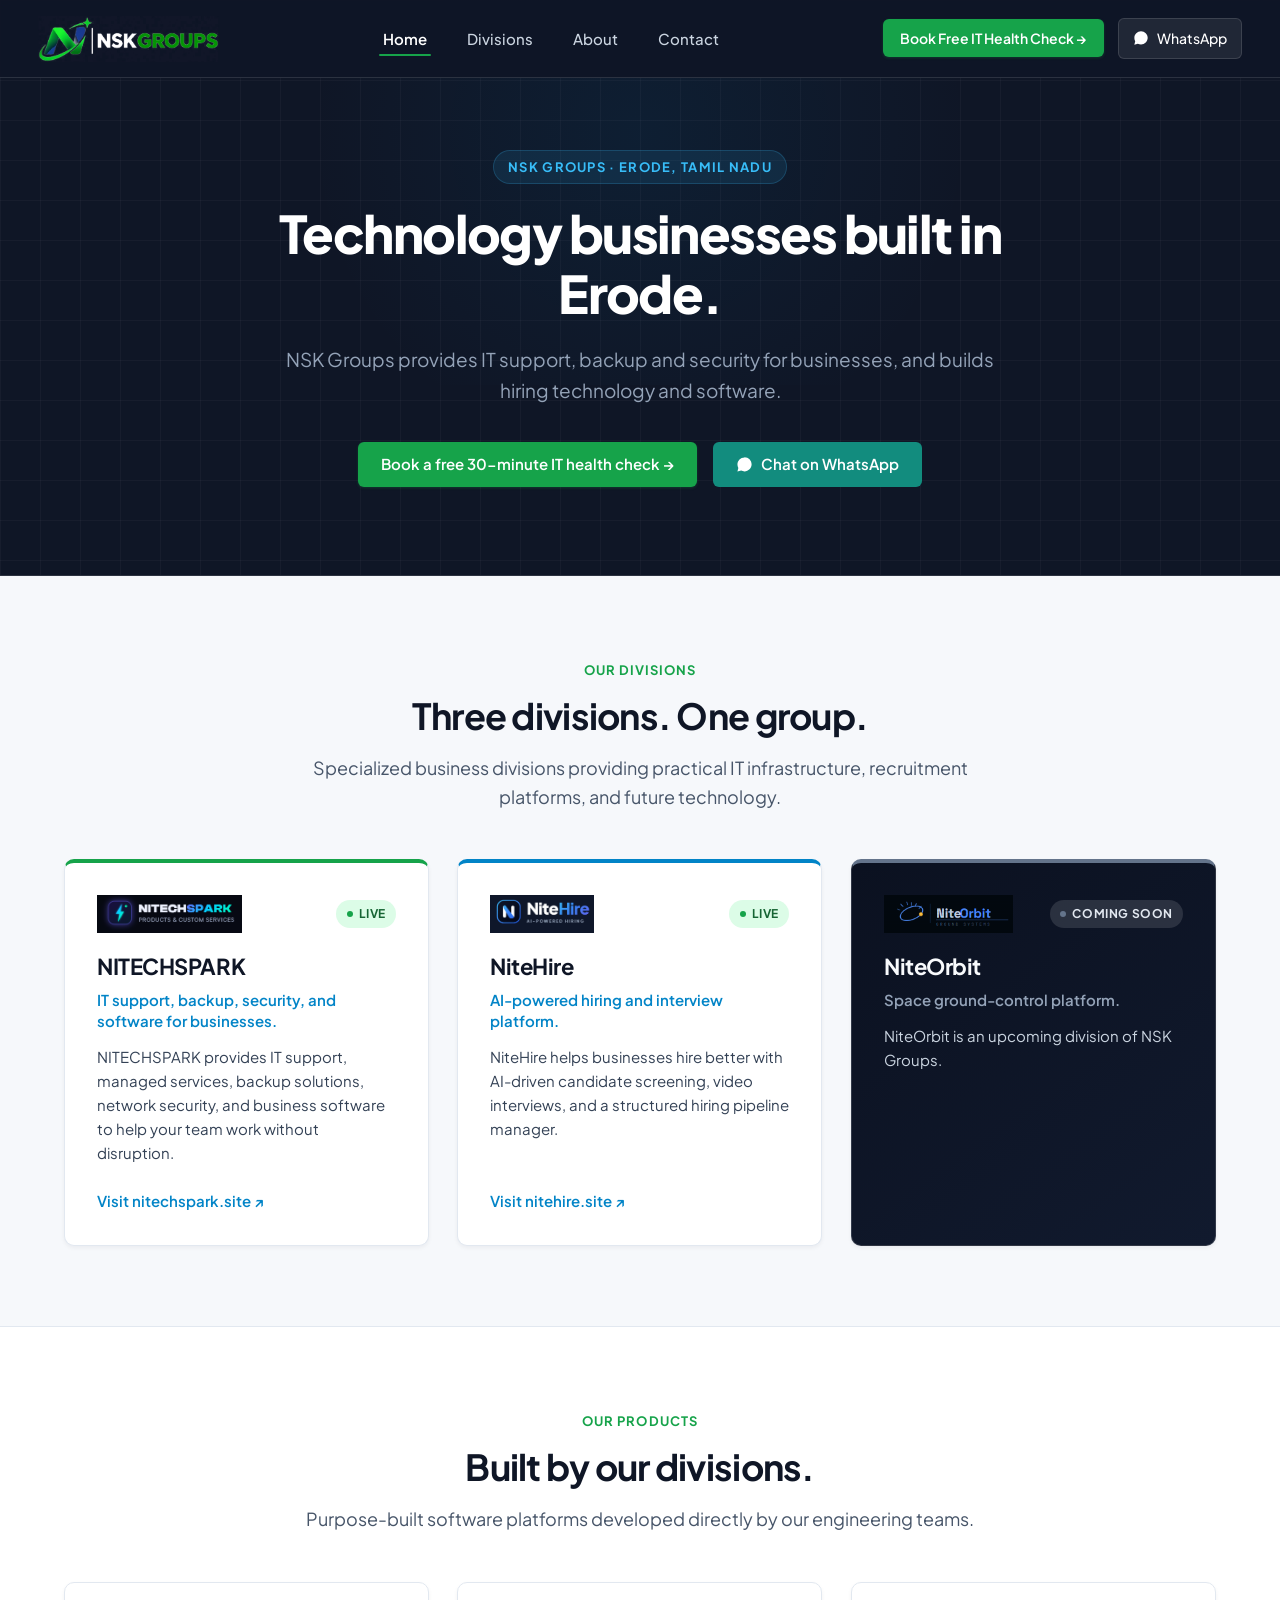
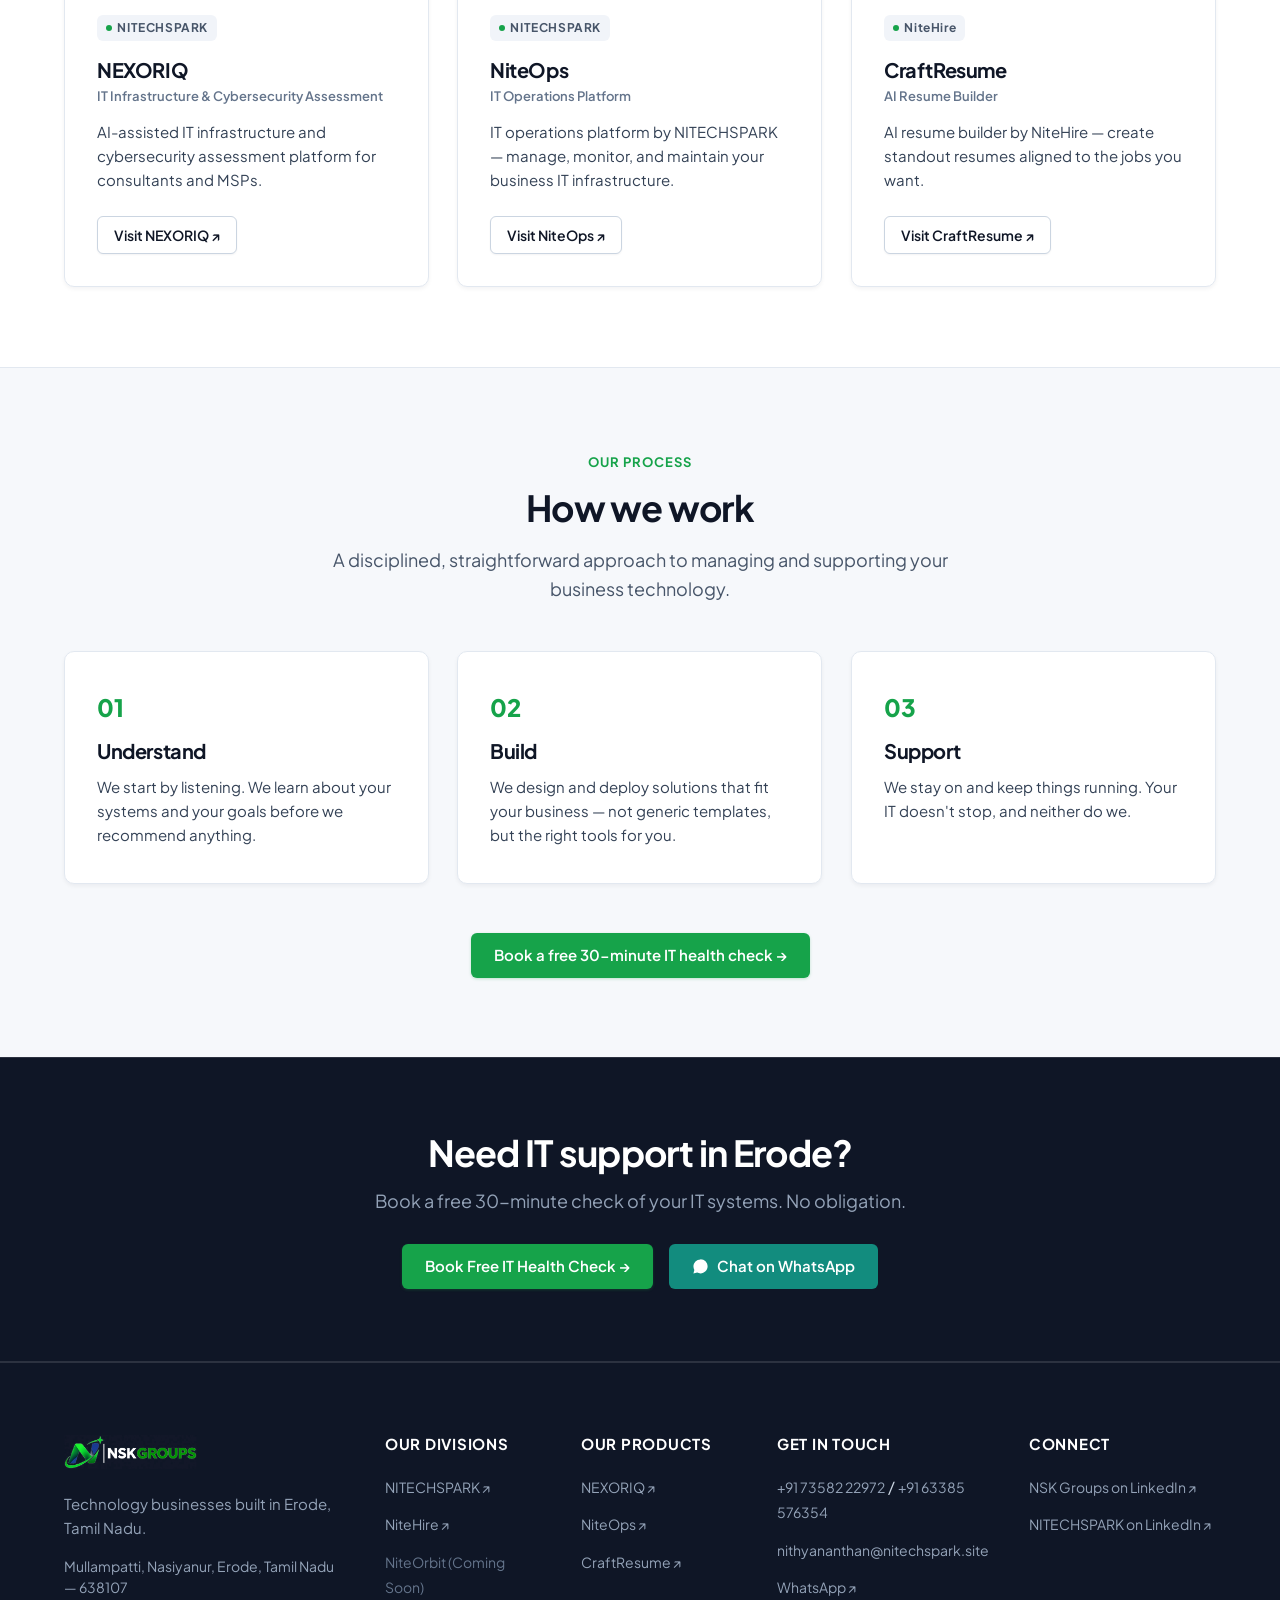
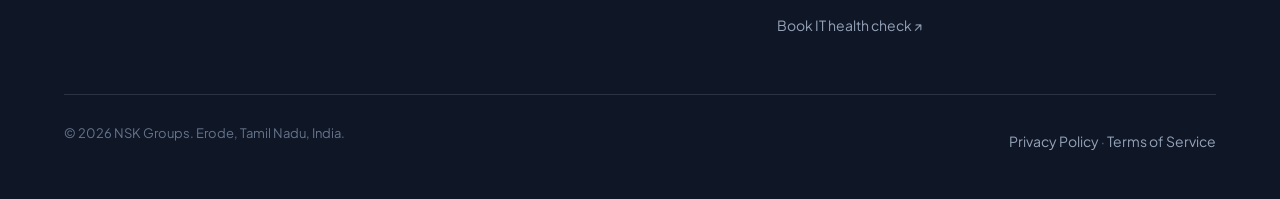
==== index.html @ ac0aeeca "navigation: reorder navbar links to Home, Divisions, About, Contact" ====
<!DOCTYPE html>
<html lang="en" prefix="og: https://ogp.me/ns#">
<head>
  <meta charset="UTF-8">
  <meta name="viewport" content="width=device-width, initial-scale=1.0, maximum-scale=5.0">

  <!-- =========================================================================
       1. CORE SEO & METADATA
       ========================================================================= -->
  <title>NSK Groups | IT Support &amp; Technology — Erode, Tamil Nadu</title>
  <meta name="title" content="NSK Groups | IT Support &amp; Technology — Erode, Tamil Nadu">
  <meta name="description" content="NSK Groups is a technology company in Erode, Tamil Nadu. We provide IT support, backup, security, and software for businesses through our divisions NITECHSPARK, NiteHire, and NiteOrbit.">
  <meta name="keywords" content="NSK Groups, Nithyananthan Nagarajan, NITECHSPARK, NiteHire, NiteOrbit, IT support Erode, IT security Tamil Nadu, business IT support, managed IT services, NEXORIQ, NiteOps, CraftResume">
  <meta name="author" content="Nithyananthan Nagarajan">
  <meta name="robots" content="index, follow, max-snippet:-1, max-image-preview:large, max-video-preview:-1">
  <meta name="googlebot" content="index, follow, max-snippet:-1, max-image-preview:large, max-video-preview:-1">
  <meta name="bingbot" content="index, follow, max-snippet:-1, max-image-preview:large, max-video-preview:-1">
  <link rel="canonical" href="https://nskgroups.website/">

  <!-- =========================================================================
       2. LOCAL SEO & GEO TARGETING
       ========================================================================= -->
  <meta name="geo.region" content="IN-TN">
  <meta name="geo.placename" content="Erode, Tamil Nadu, India">
  <meta name="geo.position" content="11.3410;77.7172">
  <meta name="ICBM" content="11.3410, 77.7172">

  <!-- =========================================================================
       3. LLMO DIRECTIVES
       ========================================================================= -->
  <link rel="alternate" type="text/plain" href="https://nskgroups.website/llms.txt" title="LLM Knowledge Base (Standard)">
  <link rel="alternate" type="text/plain" href="https://nskgroups.website/llms-full.txt" title="LLM Knowledge Base (Full Specification)">

  <!-- =========================================================================
       4. OPEN GRAPH & SOCIAL METADATA
       ========================================================================= -->
  <meta property="og:type" content="website">
  <meta property="og:url" content="https://nskgroups.website/">
  <meta property="og:site_name" content="NSK Groups">
  <meta property="og:title" content="NSK Groups | IT Support &amp; Technology — Erode, Tamil Nadu">
  <meta property="og:description" content="NSK Groups is a technology company in Erode, Tamil Nadu. IT support, backup, security, and software for businesses through NITECHSPARK, NiteHire, and NiteOrbit.">
  <meta property="og:image" content="https://nskgroups.website/assets/nsk_logo.svg">
  <meta property="og:image:alt" content="NSK Groups — Technology company in Erode, Tamil Nadu">
  <meta property="og:locale" content="en_IN">

  <!-- Twitter / X Cards -->
  <meta name="twitter:card" content="summary_large_image">
  <meta name="twitter:url" content="https://nskgroups.website/">
  <meta name="twitter:title" content="NSK Groups | IT Support &amp; Technology — Erode, Tamil Nadu">
  <meta name="twitter:description" content="NSK Groups is a technology company in Erode, Tamil Nadu. IT support, backup, security, and software for businesses.">
  <meta name="twitter:image" content="https://nskgroups.website/assets/nsk_logo.svg">

  <!-- =========================================================================
       5. TECHNICAL SEO & PERFORMANCE
       ========================================================================= -->
  <meta name="theme-color" content="#0F1626">
  <meta name="msapplication-TileColor" content="#0F1626">
  <meta name="apple-mobile-web-app-capable" content="yes">
  <meta name="apple-mobile-web-app-status-bar-style" content="black-translucent">
  <meta name="apple-mobile-web-app-title" content="NSK Groups">
  <link rel="manifest" href="manifest.json">

  <!-- DNS Prefetch & Preconnect -->
  <link rel="dns-prefetch" href="//fonts.googleapis.com">
  <link rel="dns-prefetch" href="//fonts.gstatic.com">
  <link rel="preconnect" href="https://fonts.googleapis.com">
  <link rel="preconnect" href="https://fonts.gstatic.com" crossorigin>

  <!-- Favicon -->
  <link rel="icon" type="image/svg+xml" href="assets/favicon.svg">
  <link rel="apple-touch-icon" href="assets/company_logo.png">

  <!-- Clean Corporate Font: Plus Jakarta Sans -->
  <link href="https://fonts.googleapis.com/css2?family=Plus+Jakarta+Sans:wght@400;500;600;700;800&display=swap" rel="stylesheet">

  <!-- CSS Stylesheet -->
  <link rel="stylesheet" href="index.css">

  <!-- =========================================================================
       6. JSON-LD SCHEMA GRAPH
       ========================================================================= -->
  <script type="application/ld+json">
  {
    "@context": "https://schema.org",
    "@graph": [
      {
        "@type": ["Organization"],
        "@id": "https://nskgroups.website/#organization",
        "name": "NSK Groups",
        "url": "https://nskgroups.website",
        "logo": "https://nskgroups.website/assets/nsk_logo.svg",
        "description": "NSK Groups is a technology company in Erode, Tamil Nadu, India. Our divisions are NITECHSPARK (IT support and software), NiteHire (AI hiring platform), and NiteOrbit (coming soon).",
        "founder": {
          "@type": "Person",
          "name": "Nithyananthan Nagarajan",
          "jobTitle": "Founder and Managing Director"
        },
        "address": {
          "@type": "PostalAddress",
          "streetAddress": "Mullampatti, Malayampalayam, Nasiyanur",
          "addressLocality": "Erode",
          "addressRegion": "Tamil Nadu",
          "postalCode": "638107",
          "addressCountry": "IN"
        },
        "contactPoint": {
          "@type": "ContactPoint",
          "telephone": "+91-73582-22972",
          "contactType": "customer service",
          "email": "nithyananthan@nitechspark.site",
          "availableLanguage": ["English", "Tamil"]
        },
        "areaServed": {"@type": "Country", "name": "India"},
        "subOrganization": [
          {"@type": "Organization", "name": "NITECHSPARK", "url": "https://nitechspark.site"},
          {"@type": "Organization", "name": "NiteHire", "url": "https://nitehire.site"},
          {"@type": "Organization", "name": "NiteOrbit"}
        ]
      },
      {
        "@type": "LocalBusiness",
        "@id": "https://nskgroups.website/#localbusiness",
        "name": "NSK Groups — IT Support Erode",
        "description": "IT support, backup, security, and software for businesses in Erode and Tamil Nadu.",
        "url": "https://nskgroups.website",
        "telephone": "+91-73582-22972",
        "email": "nithyananthan@nitechspark.site",
        "address": {
          "@type": "PostalAddress",
          "streetAddress": "Mullampatti, Malayampalayam, Nasiyanur",
          "addressLocality": "Erode",
          "addressRegion": "Tamil Nadu",
          "postalCode": "638107",
          "addressCountry": "IN"
        },
        "geo": {
          "@type": "GeoCoordinates",
          "latitude": "11.3410",
          "longitude": "77.7172"
        },
        "openingHours": "Mo-Fr 09:00-18:00",
        "priceRange": "Contact for pricing",
        "areaServed": "Erode, Tamil Nadu, India",
        "serviceType": "IT Support, IT Security, Business Software"
      }
    ]
  }
  </script>
</head>
<body>

  <!-- ===================== NAVIGATION BAR ===================== -->
  <header>
    <nav id="navbar" class="nav-bar" aria-label="Main navigation">
      <div class="nav-container">
        <!-- Logo -->
        <a href="index.html" class="nav-logo" aria-label="NSK Groups Home">
          <img src="assets/nsk_logo.svg" alt="NSK Groups" class="logo-svg" width="180" height="46" loading="eager">
        </a>

        <!-- Desktop Nav Menu -->
        <ul class="nav-menu" id="nav-desktop-menu" role="list">
          <li><a href="index.html" class="nav-link active" aria-current="page">Home</a></li>
          <li><a href="divisions.html" class="nav-link">Divisions</a></li>
          <li><a href="about.html" class="nav-link">About</a></li>
          <li><a href="contact.html" class="nav-link">Contact</a></li>
        </ul>

        <!-- Nav CTA Actions (Single booking button + WhatsApp icon) -->
        <div class="nav-cta-wrapper">
          <a href="https://calendar.app.google/9HsNzYhbRBRwCBbG6" target="_blank" rel="noopener noreferrer" class="btn btn-sm btn-crystal nav-cta-btn">Book Free IT Health Check →</a>

          <a href="https://wa.me/917358222972" target="_blank" rel="noopener noreferrer" class="btn-whatsapp-nav" aria-label="Chat on WhatsApp">
            <svg viewBox="0 0 24 24" width="16" height="16" fill="currentColor" aria-hidden="true">
              <path d="M17.472 14.382c-.301-.15-1.782-.879-2.058-.98-.276-.1-.476-.15-.677.15-.2.301-.777.98-.952 1.18-.175.2-.351.226-.652.075-.301-.15-1.27-.468-2.42-1.493-.895-.798-1.5-1.784-1.675-2.085-.176-.301-.019-.464.132-.614.136-.135.301-.351.451-.527.15-.175.2-.301.3-.501.1-.2.05-.376-.025-.526-.075-.15-.677-1.63-.927-2.233-.244-.588-.492-.508-.677-.518-.175-.008-.376-.01-.576-.01-.201 0-.527.075-.802.376-.276.301-1.053 1.028-1.053 2.508 0 1.479 1.078 2.909 1.229 3.109.15.2 2.122 3.24 5.14 4.542.718.31 1.278.496 1.716.635.722.23 1.378.197 1.9.12.58-.088 1.782-.728 2.032-1.431.251-.703.251-1.306.176-1.431-.075-.125-.276-.201-.577-.351zM12.04 2c-5.52 0-10 4.48-10 10 0 1.76.46 3.42 1.26 4.87L2 22l5.3-1.39c1.4.75 2.98 1.17 4.74 1.17 5.52 0 10-4.48 10-10s-4.48-10-10-10z"/>
            </svg>
            <span>WhatsApp</span>
          </a>

          <!-- Mobile Hamburger -->
          <button class="hamburger-btn" id="mobile-menu-toggle" aria-label="Toggle Navigation Menu" aria-expanded="false" aria-controls="mobile-menu-overlay">
            <span class="hamburger-line"></span>
            <span class="hamburger-line"></span>
            <span class="hamburger-line"></span>
          </button>
        </div>
      </div>
    </nav>
  </header>

  <!-- ===================== MOBILE OVERLAY MENU ===================== -->
  <div class="mobile-overlay" id="mobile-menu-overlay" role="dialog" aria-modal="true" aria-label="Navigation menu">
    <button class="mobile-close-btn" id="mobile-menu-close" aria-label="Close Navigation Menu">&times;</button>
    <ul class="mobile-menu-links" role="list">
      <li><a href="index.html" class="mobile-nav-link active">Home</a></li>
      <li><a href="divisions.html" class="mobile-nav-link">Divisions</a></li>
      <li><a href="about.html" class="mobile-nav-link">About</a></li>
      <li><a href="contact.html" class="mobile-nav-link">Contact</a></li>
      <li class="mob-cta-li">
        <a href="https://calendar.app.google/9HsNzYhbRBRwCBbG6" target="_blank" rel="noopener noreferrer" class="btn btn-crystal btn-md">
          🗓 Book Free IT Health Check →
        </a>
        <a href="https://wa.me/917358222972" target="_blank" rel="noopener noreferrer" class="btn-whatsapp-mob">
          💬 Chat on WhatsApp
        </a>
      </li>
    </ul>
  </div>

  <main id="main-content">

    <!-- ===================== HERO SECTION ===================== -->
    <section class="hero-section" id="home" aria-labelledby="hero-headline-text">
      <div class="section-container">
        <div class="hero-content">
          <div class="hero-label" id="hero-label-top">
            NSK GROUPS · ERODE, TAMIL NADU
          </div>

          <!-- Clean Corporate Headline -->
          <h1 class="hero-headline" id="hero-headline-text">
            Technology businesses built in Erode.
          </h1>

          <!-- Grammatically Correct Support Text -->
          <div class="hero-subtext-panel">
            <p class="hero-subtext" id="hero-subheadline-text">
              NSK Groups provides IT support, backup and security for businesses, and builds hiring technology and software.
            </p>
          </div>

          <!-- Hero Action Buttons -->
          <div class="hero-actions-container">
            <div class="hero-actions-row">
              <a href="https://calendar.app.google/9HsNzYhbRBRwCBbG6" target="_blank" rel="noopener noreferrer" class="btn btn-hero-primary">
                Book a free 30-minute IT health check →
              </a>
              <a href="https://wa.me/917358222972" target="_blank" rel="noopener noreferrer" class="btn btn-hero-whatsapp">
                <svg viewBox="0 0 24 24" width="17" height="17" fill="currentColor" aria-hidden="true">
                  <path d="M17.472 14.382c-.301-.15-1.782-.879-2.058-.98-.276-.1-.476-.15-.677.15-.2.301-.777.98-.952 1.18-.175.2-.351.226-.652.075-.301-.15-1.27-.468-2.42-1.493-.895-.798-1.5-1.784-1.675-2.085-.176-.301-.019-.464.132-.614.136-.135.301-.351.451-.527.15-.175.2-.301.3-.501.1-.2.05-.376-.025-.526-.075-.15-.677-1.63-.927-2.233-.244-.588-.492-.508-.677-.518-.175-.008-.376-.01-.576-.01-.201 0-.527.075-.802.376-.276.301-1.053 1.028-1.053 2.508 0 1.479 1.078 2.909 1.229 3.109.15.2 2.122 3.24 5.14 4.542.718.31 1.278.496 1.716.635.722.23 1.378.197 1.9.12.58-.088 1.782-.728 2.032-1.431.251-.703.251-1.306.176-1.431-.075-.125-.276-.201-.577-.351zM12.04 2c-5.52 0-10 4.48-10 10 0 1.76.46 3.42 1.26 4.87L2 22l5.3-1.39c1.4.75 2.98 1.17 4.74 1.17 5.52 0 10-4.48 10-10s-4.48-10-10-10z"/>
                </svg>
                Chat on WhatsApp
              </a>
            </div>
          </div>
        </div>
      </div>
    </section>

    <!-- ===================== DIVISIONS SECTION ===================== -->
    <section class="section-padding home-ventures-section" id="divisions" aria-labelledby="divisions-heading">
      <div class="section-container">
        <div class="section-header reveal-on-scroll text-center">
          <span class="section-label">OUR DIVISIONS</span>
          <h2 class="section-heading" id="divisions-heading">Three divisions. One group.</h2>
          <p class="section-subtext">Specialized business divisions providing practical IT infrastructure, recruitment platforms, and future technology.</p>
        </div>

        <div class="ventures-grid">

          <!-- NITECHSPARK (Featured) -->
          <div class="interactive-card venture-card venture-card-nitechspark reveal-on-scroll" id="card-nitechspark">
            <div class="card-top-row">
              <div class="venture-brand-badge">
                <img src="assets/nitechspark_logo.png" alt="NITECHSPARK logo" class="venture-official-logo" width="120" height="40" loading="lazy">
              </div>
              <div class="card-badge badge-live">
                <span class="pulse-dot"></span> LIVE
              </div>
            </div>
            <h3 class="card-title">NITECHSPARK</h3>
            <span class="card-tagline">IT support, backup, security, and software for businesses.</span>
            <p class="card-desc">
              NITECHSPARK provides IT support, managed services, backup solutions, network security, and business software to help your team work without disruption.
            </p>
            <a href="https://nitechspark.site" target="_blank" rel="noopener noreferrer" class="card-link">
              Visit nitechspark.site ↗
            </a>
          </div>

          <!-- NiteHire -->
          <div class="interactive-card venture-card venture-card-nitehire reveal-on-scroll" id="card-nitehire">
            <div class="card-top-row">
              <div class="venture-brand-badge">
                <img src="assets/nitehire_logo.png" alt="NiteHire logo" class="venture-official-logo" width="120" height="40" loading="lazy">
              </div>
              <div class="card-badge badge-live">
                <span class="pulse-dot"></span> LIVE
              </div>
            </div>
            <h3 class="card-title">NiteHire</h3>
            <span class="card-tagline">AI-powered hiring and interview platform.</span>
            <p class="card-desc">
              NiteHire helps businesses hire better with AI-driven candidate screening, video interviews, and a structured hiring pipeline manager.
            </p>
            <a href="https://nitehire.site" target="_blank" rel="noopener noreferrer" class="card-link">
              Visit nitehire.site ↗
            </a>
          </div>

          <!-- NiteOrbit (Space look strictly contained here) -->
          <div class="interactive-card venture-card venture-card-niteorbit reveal-on-scroll" id="card-niteorbit">
            <div class="card-top-row">
              <div class="venture-brand-badge">
                <img src="assets/niteorbit_logo.png" alt="NiteOrbit logo" class="venture-official-logo" width="120" height="40" loading="lazy">
              </div>
              <div class="card-badge badge-coming-soon">
                <span class="coming-soon-dot"></span> COMING SOON
              </div>
            </div>
            <h3 class="card-title">NiteOrbit</h3>
            <span class="card-tagline">Space ground-control platform.</span>
            <p class="card-desc">
              NiteOrbit is an upcoming division of NSK Groups.
            </p>
          </div>

        </div>
      </div>
    </section>

    <!-- ===================== PRODUCTS STRIP ===================== -->
    <section class="section-padding products-showcase-section" id="products" aria-labelledby="products-heading">
      <div class="section-container">
        <div class="section-header reveal-on-scroll text-center">
          <span class="section-label">OUR PRODUCTS</span>
          <h2 class="section-heading" id="products-heading">Built by our divisions.</h2>
          <p class="section-subtext">Purpose-built software platforms developed directly by our engineering teams.</p>
        </div>

        <div class="products-grid">

          <!-- NEXORIQ -->
          <div class="interactive-card product-card reveal-on-scroll" id="prod-nexoriq">
            <div class="product-card-top">
              <div class="product-status-tag">
                <span class="pulse-dot"></span> NITECHSPARK
              </div>
            </div>
            <h3 class="product-title">NEXORIQ</h3>
            <span class="product-category">IT Infrastructure &amp; Cybersecurity Assessment</span>
            <p class="product-desc">
              AI-assisted IT infrastructure and cybersecurity assessment platform for consultants and MSPs.
            </p>
            <div class="product-actions">
              <a href="https://nexoriq.nitechspark.site" target="_blank" rel="noopener noreferrer" class="btn btn-sm btn-crystal-outline">Visit NEXORIQ ↗</a>
            </div>
          </div>

          <!-- NiteOps -->
          <div class="interactive-card product-card reveal-on-scroll" id="prod-niteops">
            <div class="product-card-top">
              <div class="product-status-tag">
                <span class="pulse-dot"></span> NITECHSPARK
              </div>
            </div>
            <h3 class="product-title">NiteOps</h3>
            <span class="product-category">IT Operations Platform</span>
            <p class="product-desc">
              IT operations platform by NITECHSPARK — manage, monitor, and maintain your business IT infrastructure.
            </p>
            <div class="product-actions">
              <a href="https://niteops.nitechspark.site" target="_blank" rel="noopener noreferrer" class="btn btn-sm btn-crystal-outline">Visit NiteOps ↗</a>
            </div>
          </div>

          <!-- CraftResume -->
          <div class="interactive-card product-card reveal-on-scroll" id="prod-craftresume">
            <div class="product-card-top">
              <div class="product-status-tag">
                <span class="pulse-dot"></span> NiteHire
              </div>
            </div>
            <h3 class="product-title">CraftResume</h3>
            <span class="product-category">AI Resume Builder</span>
            <p class="product-desc">
              AI resume builder by NiteHire — create standout resumes aligned to the jobs you want.
            </p>
            <div class="product-actions">
              <a href="https://craftresume.nitehire.site" target="_blank" rel="noopener noreferrer" class="btn btn-sm btn-crystal-outline">Visit CraftResume ↗</a>
            </div>
          </div>

        </div>
      </div>
    </section>

    <!-- ===================== HOW WE WORK ===================== -->
    <section class="section-padding mission-section" id="how-we-work" aria-labelledby="how-we-work-heading">
      <div class="section-container">
        <div class="section-header reveal-on-scroll text-center">
          <span class="section-label">OUR PROCESS</span>
          <h2 class="section-heading" id="how-we-work-heading">How we work</h2>
          <p class="section-subtext">A disciplined, straightforward approach to managing and supporting your business technology.</p>
        </div>

        <div class="values-grid">

          <div class="value-card reveal-on-scroll">
            <span class="value-number">01</span>
            <h3 class="value-title">Understand</h3>
            <p class="card-desc">We start by listening. We learn about your systems and your goals before we recommend anything.</p>
          </div>

          <div class="value-card reveal-on-scroll">
            <span class="value-number">02</span>
            <h3 class="value-title">Build</h3>
            <p class="card-desc">We design and deploy solutions that fit your business — not generic templates, but the right tools for you.</p>
          </div>

          <div class="value-card reveal-on-scroll">
            <span class="value-number">03</span>
            <h3 class="value-title">Support</h3>
            <p class="card-desc">We stay on and keep things running. Your IT doesn't stop, and neither do we.</p>
          </div>

        </div>

        <div class="reveal-on-scroll text-center" style="margin-top: 3rem;">
          <a href="https://calendar.app.google/9HsNzYhbRBRwCBbG6" target="_blank" rel="noopener noreferrer" class="btn btn-crystal">
            Book a free 30-minute IT health check →
          </a>
        </div>
      </div>
    </section>

    <!-- ===================== CONTACT CTA BAND ===================== -->
    <section class="section-padding contact-cta-band" id="contact-cta" aria-labelledby="contact-cta-heading">
      <div class="section-container text-center">
        <h2 id="contact-cta-heading">Need IT support in Erode?</h2>
        <p>Book a free 30-minute check of your IT systems. No obligation.</p>
        <div class="hero-actions-row">
          <a href="https://calendar.app.google/9HsNzYhbRBRwCBbG6" target="_blank" rel="noopener noreferrer" class="btn btn-hero-primary">
            Book Free IT Health Check →
          </a>
          <a href="https://wa.me/917358222972" target="_blank" rel="noopener noreferrer" class="btn btn-hero-whatsapp">
            <svg viewBox="0 0 24 24" width="17" height="17" fill="currentColor" aria-hidden="true">
              <path d="M17.472 14.382c-.301-.15-1.782-.879-2.058-.98-.276-.1-.476-.15-.677.15-.2.301-.777.98-.952 1.18-.175.2-.351.226-.652.075-.301-.15-1.27-.468-2.42-1.493-.895-.798-1.5-1.784-1.675-2.085-.176-.301-.019-.464.132-.614.136-.135.301-.351.451-.527.15-.175.2-.301.3-.501.1-.2.05-.376-.025-.526-.075-.15-.677-1.63-.927-2.233-.244-.588-.492-.508-.677-.518-.175-.008-.376-.01-.576-.01-.201 0-.527.075-.802.376-.276.301-1.053 1.028-1.053 2.508 0 1.479 1.078 2.909 1.229 3.109.15.2 2.122 3.24 5.14 4.542.718.31 1.278.496 1.716.635.722.23 1.378.197 1.9.12.58-.088 1.782-.728 2.032-1.431.251-.703.251-1.306.176-1.431-.075-.125-.276-.201-.577-.351zM12.04 2c-5.52 0-10 4.48-10 10 0 1.76.46 3.42 1.26 4.87L2 22l5.3-1.39c1.4.75 2.98 1.17 4.74 1.17 5.52 0 10-4.48 10-10s-4.48-10-10-10z"/>
            </svg>
            Chat on WhatsApp
          </a>
        </div>
      </div>
    </section>

  </main>

  <!-- ===================== STICKY MOBILE BOTTOM BAR ===================== -->
  <div class="mobile-floating-dock" id="mobile-quick-dock" aria-label="Quick actions">
    <a href="https://calendar.app.google/9HsNzYhbRBRwCBbG6" target="_blank" rel="noopener noreferrer" class="dock-btn dock-calendly">
      <span>🗓 Book IT Health Check</span>
    </a>
    <a href="https://wa.me/917358222972" target="_blank" rel="noopener noreferrer" class="dock-btn dock-whatsapp">
      <span>💬 WhatsApp</span>
    </a>
  </div>

  <!-- ===================== FOOTER ===================== -->
  <footer class="site-footer">
    <div class="footer-container">

      <div class="footer-grid">
        <div class="footer-col brand-col">
          <a href="index.html" class="footer-logo" aria-label="NSK Groups home">
            <img src="assets/nsk_logo.svg" alt="NSK Groups" class="logo-svg footer-logo-svg" width="135" height="34" loading="lazy">
          </a>
          <p class="footer-tagline">Technology businesses built in Erode, Tamil Nadu.</p>
          <address>Mullampatti, Nasiyanur, Erode, Tamil Nadu — 638107</address>
        </div>

        <div class="footer-col">
          <h4 class="footer-title">Our Divisions</h4>
          <ul class="footer-links" role="list">
            <li><a href="https://nitechspark.site" target="_blank" rel="noopener noreferrer" class="footer-link">NITECHSPARK ↗</a></li>
            <li><a href="https://nitehire.site" target="_blank" rel="noopener noreferrer" class="footer-link">NiteHire ↗</a></li>
            <li><span class="footer-link footer-link-muted">NiteOrbit (Coming Soon)</span></li>
          </ul>
        </div>

        <div class="footer-col">
          <h4 class="footer-title">Our Products</h4>
          <ul class="footer-links" role="list">
            <li><a href="https://nexoriq.nitechspark.site" target="_blank" rel="noopener noreferrer" class="footer-link">NEXORIQ ↗</a></li>
            <li><a href="https://niteops.nitechspark.site" target="_blank" rel="noopener noreferrer" class="footer-link">NiteOps ↗</a></li>
            <li><a href="https://craftresume.nitehire.site" target="_blank" rel="noopener noreferrer" class="footer-link">CraftResume ↗</a></li>
          </ul>
        </div>

        <div class="footer-col">
          <h4 class="footer-title">Get in touch</h4>
          <ul class="footer-contact-list" role="list">
            <li class="footer-contact-item">
              <a href="tel:+917358222972" class="footer-link">+91 73582 22972</a> / <a href="tel:+9163385576354" class="footer-link">+91 63385 576354</a>
            </li>
            <li class="footer-contact-item">
              <a href="mailto:nithyananthan@nitechspark.site" class="footer-link">nithyananthan@nitechspark.site</a>
            </li>
            <li class="footer-contact-item">
              <a href="https://wa.me/917358222972" target="_blank" rel="noopener noreferrer" class="footer-link">WhatsApp ↗</a>
            </li>
            <li class="footer-contact-item">
              <a href="https://calendar.app.google/9HsNzYhbRBRwCBbG6" target="_blank" rel="noopener noreferrer" class="footer-link">Book IT health check ↗</a>
            </li>
          </ul>
        </div>

        <div class="footer-col">
          <h4 class="footer-title">Connect</h4>
          <ul class="footer-links" role="list">
            <li><a href="[ADD LINKEDIN URL — NSK Groups company page]" target="_blank" rel="noopener noreferrer" class="footer-link">NSK Groups on LinkedIn ↗</a></li>
            <li><a href="[ADD LINKEDIN URL — NITECHSPARK company page]" target="_blank" rel="noopener noreferrer" class="footer-link">NITECHSPARK on LinkedIn ↗</a></li>
          </ul>
        </div>
      </div>

      <div class="footer-divider"></div>

      <div class="footer-bottom">
        <p>&copy; 2026 NSK Groups. Erode, Tamil Nadu, India.</p>
        <p class="footer-sub-bottom">
          <a href="privacy.html" class="footer-link">Privacy Policy</a> ·
          <a href="terms.html" class="footer-link">Terms of Service</a>
        </p>
      </div>

    </div>
  </footer>

  <!-- Clean Corporate JS -->
  <script src="index.js"></script>
</body>
</html>
---- index.css ----
/* ============================================================================
   NSK GROUPS — CORPORATE DESIGN SYSTEM
   Professional, calm, and trustworthy corporate technology brand.
   ============================================================================ */

/* ============================================================================
   1. DESIGN TOKENS & ROOT VARIABLES
   ============================================================================ */
:root {
  /* Core Palette */
  --navy-deep: #0F1626;
  --navy-surface: #172033;
  --navy-card: #1C273D;
  --navy-light: #263552;
  
  --bg-page: #F6F8FB;
  --bg-surface: #FFFFFF;
  --bg-subtle: #F1F4F9;
  
  /* Text */
  --text-dark: #0F1626;
  --text-body: #334155;
  --text-secondary: #475569;
  --text-muted: #64748B;
  --text-light: #F8FAFC;
  --text-light-muted: #94A3B8;
  
  /* Brand Accents */
  --green-primary: #16A34A;
  --green-hover: #15803D;
  --green-subtle: #DCFCE7;
  --green-text: #166534;
  --green-dim: rgba(22, 163, 74, 0.12);
  
  --cyan-accent: #0284C7;
  --cyan-hover: #0369A1;
  --cyan-subtle: #E0F2FE;
  --cyan-text: #075985;
  --cyan-dim: rgba(2, 132, 199, 0.1);

  /* Status Colors */
  --status-live-bg: #DCFCE7;
  --status-live-text: #166534;
  --status-coming-bg: #E2E8F0;
  --status-coming-text: #475569;
  
  /* Borders & Shadows */
  --border-light: #E2E8F0;
  --border-strong: #CBD5E1;
  --border-dark: rgba(255, 255, 255, 0.12);
  --border-dark-strong: rgba(255, 255, 255, 0.2);
  
  --shadow-xs: 0 1px 2px rgba(15, 22, 38, 0.05);
  --shadow-sm: 0 2px 4px rgba(15, 22, 38, 0.05);
  --shadow-md: 0 6px 18px -3px rgba(15, 22, 38, 0.07), 0 2px 6px -2px rgba(15, 22, 38, 0.04);
  --shadow-lg: 0 12px 28px -4px rgba(15, 22, 38, 0.09), 0 4px 10px -3px rgba(15, 22, 38, 0.04);
  
  /* Typography Scale */
  --font-sans: 'Plus Jakarta Sans', system-ui, -apple-system, BlinkMacSystemFont, 'Segoe UI', Roboto, Helvetica, Arial, sans-serif;
  --font-mono: 'JetBrains Mono', ui-monospace, SFMono-Regular, Menlo, Monaco, Consolas, monospace;
  
  /* Radius & Transitions */
  --radius-sm: 6px;
  --radius-md: 10px;
  --radius-lg: 16px;
  --radius-full: 9999px;
  
  --transition-fast: 0.15s ease;
  --transition-normal: 0.25s cubic-bezier(0.16, 1, 0.3, 1);
  
  /* Layout Constraints */
  --container-max: 1200px;
  --container-narrow: 840px;
  --nav-container-max: 1400px;
  --header-height: 78px;
}

/* ============================================================================
   2. BASE RESET & GLOBAL DEFAULTS
   ============================================================================ */
*, *::before, *::after {
  box-sizing: border-box;
  margin: 0;
  padding: 0;
}

html {
  font-family: var(--font-sans);
  font-size: 16px;
  line-height: 1.6;
  scroll-behavior: smooth;
  -webkit-text-size-adjust: 100%;
  -webkit-font-smoothing: antialiased;
  -moz-osx-font-smoothing: grayscale;
  background-color: var(--bg-page);
  color: var(--text-body);
}

body {
  min-height: 100vh;
  display: flex;
  flex-direction: column;
  overflow-x: hidden;
  background-color: var(--bg-page);
  color: var(--text-body);
}

/* Accessible focus visible ring */
:focus-visible {
  outline: 2px solid var(--cyan-accent);
  outline-offset: 2px;
}

/* Typography Defaults */
h1, h2, h3, h4, h5, h6 {
  font-family: var(--font-sans);
  color: var(--text-dark);
  font-weight: 700;
  line-height: 1.25;
  letter-spacing: -0.02em;
}

h1 {
  font-size: clamp(2rem, 4vw + 1rem, 3.25rem);
  font-weight: 800;
  line-height: 1.15;
}

h2 {
  font-size: clamp(1.5rem, 2.5vw + 0.5rem, 2.25rem);
}

h3 {
  font-size: clamp(1.2rem, 1.5vw + 0.5rem, 1.5rem);
}

p {
  margin-bottom: 1rem;
}

p:last-child {
  margin-bottom: 0;
}

a {
  color: var(--cyan-accent);
  text-decoration: none;
  transition: color var(--transition-fast);
}

/* In-text hyperlinks underline */
p a, .static-content-section a {
  text-decoration: underline;
  text-underline-offset: 3px;
}

p a:hover, .static-content-section a:hover {
  color: var(--cyan-hover);
}

img, svg {
  display: block;
  max-width: 100%;
}

ul, ol {
  list-style: none;
}

/* ============================================================================
   3. LAYOUT & CONTAINERS
   ============================================================================ */
.section-container {
  width: 100%;
  max-width: var(--container-max);
  margin-left: auto;
  margin-right: auto;
  padding-left: 1.5rem;
  padding-right: 1.5rem;
}

.section-padding {
  padding-top: 5rem;
  padding-bottom: 5rem;
}

.section-padding-sm {
  padding-top: 3rem;
  padding-bottom: 3rem;
}

.text-center {
  text-align: center;
}

.section-header {
  margin-bottom: 3rem;
}

.section-label {
  display: inline-block;
  font-size: 0.8125rem;
  font-weight: 700;
  letter-spacing: 0.08em;
  text-transform: uppercase;
  color: var(--green-primary);
  margin-bottom: 0.75rem;
}

.section-heading {
  color: var(--text-dark);
  margin-bottom: 1rem;
}

.section-subtext {
  font-size: 1.125rem;
  color: var(--text-secondary);
  max-width: 680px;
  margin-left: auto;
  margin-right: auto;
  line-height: 1.6;
}

/* ============================================================================
   4. NAVIGATION (Corporate Header)
   ============================================================================ */
.nav-bar {
  position: fixed;
  top: 0;
  left: 0;
  right: 0;
  height: var(--header-height);
  background-color: rgba(15, 22, 38, 0.95);
  backdrop-filter: blur(12px);
  -webkit-backdrop-filter: blur(12px);
  border-bottom: 1px solid var(--border-dark);
  z-index: 1000;
  display: flex;
  align-items: center;
  transition: transform 0.3s ease, background-color 0.25s ease, box-shadow 0.25s ease;
}

.nav-bar.nav-scrolled {
  box-shadow: 0 4px 20px rgba(0, 0, 0, 0.15);
}

.nav-bar.nav-hidden {
  transform: translateY(-100%);
}

.nav-container {
  width: 100%;
  max-width: var(--nav-container-max, 1400px);
  margin-left: auto;
  margin-right: auto;
  padding-left: clamp(1.5rem, 3vw, 2.5rem);
  padding-right: clamp(1.5rem, 3vw, 2.5rem);
  display: flex;
  align-items: center;
  justify-content: space-between;
  gap: 1.5rem;
}

.nav-logo {
  display: flex;
  align-items: center;
  flex-shrink: 0;
}

.logo-svg {
  height: 46px;
  width: auto;
  transition: transform var(--transition-fast);
}

.logo-svg:hover {
  transform: scale(1.02);
}

/* Desktop Nav Links */
.nav-menu {
  display: flex;
  align-items: center;
  gap: 2rem;
}

.nav-link {
  font-size: 0.9375rem;
  font-weight: 500;
  color: #CBD5E1;
  text-decoration: none !important;
  padding: 0.5rem 0.25rem;
  position: relative;
  transition: color var(--transition-fast);
}

.nav-link:hover {
  color: #FFFFFF;
}

.nav-link.active,
.nav-link[aria-current="page"] {
  color: #FFFFFF;
  font-weight: 600;
}

.nav-link.active::after,
.nav-link[aria-current="page"]::after {
  content: '';
  position: absolute;
  bottom: 0;
  left: 0;
  right: 0;
  height: 2px;
  background-color: var(--green-primary);
  border-radius: 2px;
}

.nav-link-glow {
  display: none;
}

/* Nav Actions (CTA + WhatsApp) */
.nav-cta-wrapper {
  display: flex;
  align-items: center;
  gap: 0.875rem;
}

.btn-whatsapp-nav {
  display: inline-flex;
  align-items: center;
  gap: 0.5rem;
  padding: 0.5rem 0.875rem;
  border-radius: var(--radius-sm);
  background-color: rgba(255, 255, 255, 0.08);
  color: #FFFFFF;
  font-size: 0.875rem;
  font-weight: 500;
  border: 1px solid var(--border-dark);
  transition: background-color var(--transition-fast), border-color var(--transition-fast);
}

.btn-whatsapp-nav:hover {
  background-color: rgba(255, 255, 255, 0.14);
  border-color: var(--border-dark-strong);
  color: #FFFFFF;
}

/* Hamburger for Mobile */
.hamburger-btn {
  display: none;
  background: transparent;
  border: none;
  cursor: pointer;
  padding: 0.5rem;
  color: #FFFFFF;
}

.hamburger-line {
  display: block;
  width: 22px;
  height: 2px;
  margin: 5px auto;
  background-color: #FFFFFF;
  transition: transform 0.2s ease, opacity 0.2s ease;
}

/* ============================================================================
   5. BUTTONS (Consistent 8px System)
   ============================================================================ */
.btn {
  display: inline-flex;
  align-items: center;
  justify-content: center;
  font-family: var(--font-sans);
  font-weight: 600;
  font-size: 0.9375rem;
  line-height: 1.25;
  padding: 0.75rem 1.375rem;
  border-radius: var(--radius-sm);
  text-decoration: none !important;
  cursor: pointer;
  transition: all var(--transition-fast);
  border: 1px solid transparent;
  white-space: nowrap;
  gap: 0.5rem;
  min-height: 44px;
}

.btn-sm {
  font-size: 0.875rem;
  padding: 0.5rem 1rem;
  min-height: 38px;
}

.btn-md {
  font-size: 0.9375rem;
  padding: 0.75rem 1.375rem;
}

/* Primary Button (Corporate Green Accent) */
.btn-hero-primary,
.btn-crystal-solid,
.btn-crystal {
  background-color: var(--green-primary);
  color: #FFFFFF !important;
  box-shadow: 0 1px 3px rgba(22, 163, 74, 0.25);
}

.btn-hero-primary:hover,
.btn-crystal-solid:hover,
.btn-crystal:hover {
  background-color: var(--green-hover);
  color: #FFFFFF !important;
  box-shadow: 0 2px 6px rgba(22, 163, 74, 0.35);
}

/* Secondary Button (Corporate Slate / White Outline) */
.btn-hero-secondary,
.btn-crystal-outline {
  background-color: #FFFFFF;
  color: var(--text-dark) !important;
  border: 1px solid var(--border-strong);
  box-shadow: var(--shadow-xs);
}

.btn-hero-secondary:hover,
.btn-crystal-outline:hover {
  background-color: var(--bg-subtle);
  border-color: #94A3B8;
  color: var(--text-dark) !important;
}

/* WhatsApp Button */
.btn-hero-whatsapp {
  background-color: #128C7E;
  color: #FFFFFF !important;
  border: 1px solid transparent;
}

.btn-hero-whatsapp:hover {
  background-color: #075E54;
  color: #FFFFFF !important;
}

/* Full Width Button Modifier */
.btn-full,
.btn-full-width {
  width: 100%;
}

/* ============================================================================
   6. HERO SECTION (Clean Deep Navy)
   ============================================================================ */
.hero-section {
  position: relative;
  background-color: var(--navy-deep);
  color: #FFFFFF;
  padding-top: calc(var(--header-height) + 4.5rem);
  padding-bottom: 5.5rem;
  overflow: hidden;
  border-bottom: 1px solid var(--border-dark);
}

/* Subtle professional background grid pattern */
.hero-section::before {
  content: '';
  position: absolute;
  top: 0;
  left: 0;
  right: 0;
  bottom: 0;
  background-image: 
    linear-gradient(rgba(255, 255, 255, 0.03) 1px, transparent 1px),
    linear-gradient(90deg, rgba(255, 255, 255, 0.03) 1px, transparent 1px);
  background-size: 40px 40px;
  pointer-events: none;
}

.hero-section::after {
  content: '';
  position: absolute;
  top: -20%;
  left: 50%;
  transform: translateX(-50%);
  width: 800px;
  height: 500px;
  background: radial-gradient(circle, rgba(2, 132, 199, 0.08) 0%, rgba(15, 22, 38, 0) 70%);
  pointer-events: none;
}

.hero-content {
  position: relative;
  z-index: 2;
  max-width: 880px;
  margin-left: auto;
  margin-right: auto;
  text-align: center;
}

.hero-label {
  display: inline-block;
  font-size: 0.8125rem;
  font-weight: 700;
  letter-spacing: 0.1em;
  text-transform: uppercase;
  color: #38BDF8;
  margin-bottom: 1.25rem;
  background: rgba(56, 189, 248, 0.1);
  padding: 0.35rem 0.85rem;
  border-radius: var(--radius-full);
  border: 1px solid rgba(56, 189, 248, 0.2);
}

.label-bracket {
  display: none;
}

.hero-headline {
  color: #FFFFFF;
  margin-bottom: 1.25rem;
  font-weight: 800;
  letter-spacing: -0.03em;
}

.hero-subtext-panel {
  max-width: 720px;
  margin: 0 auto 2.25rem;
}

.hero-subtext {
  font-size: 1.1875rem;
  line-height: 1.65;
  color: #94A3B8;
  margin-bottom: 0;
}

.hero-actions-container {
  display: flex;
  flex-direction: column;
  align-items: center;
  gap: 1.25rem;
}

.hero-actions-row {
  display: flex;
  align-items: center;
  justify-content: center;
  flex-wrap: wrap;
  gap: 1rem;
}

/* Remove canvas & old orbit containers */
#starfield-canvas,
.scan-lines-overlay,
.orbit-container,
.hud-sidebar,
.brain-network-panel {
  display: none !important;
}

/* Scroll indicator */
.scroll-indicator {
  display: none;
}

/* Subpage Hero */
.subpage-hero {
  background-color: var(--navy-deep);
  color: #FFFFFF;
  padding-top: calc(var(--header-height) + 3.5rem);
  padding-bottom: 4rem;
  border-bottom: 1px solid var(--border-dark);
  text-align: center;
  position: relative;
}

.subpage-hero h1 {
  color: #FFFFFF;
  margin-bottom: 0.875rem;
}

.subpage-hero p {
  color: #94A3B8;
  font-size: 1.125rem;
  max-width: 650px;
  margin: 0 auto;
}

/* ============================================================================
   7. DIVISIONS & CARDS (Clean Corporate Cards)
   ============================================================================ */
.home-ventures-section {
  background-color: var(--bg-page);
}

.ventures-grid {
  display: grid;
  grid-template-columns: repeat(auto-fit, minmax(320px, 1fr));
  gap: 1.75rem;
}

.interactive-card,
.venture-card,
.product-card {
  background-color: var(--bg-surface);
  border: 1px solid var(--border-light);
  border-radius: var(--radius-md);
  padding: 2rem;
  box-shadow: var(--shadow-sm);
  transition: transform var(--transition-normal), box-shadow var(--transition-normal), border-color var(--transition-normal);
  display: flex;
  flex-direction: column;
  position: relative;
}

.interactive-card:hover,
.venture-card:hover,
.product-card:hover {
  transform: translateY(-3px);
  box-shadow: var(--shadow-md);
  border-color: var(--border-strong);
}

/* Remove hologram lines and gradient glows */
.card-glow,
.card-hologram-border {
  display: none !important;
}

.card-top-row {
  display: flex;
  align-items: center;
  justify-content: space-between;
  margin-bottom: 1.25rem;
}

.venture-brand-badge {
  display: flex;
  align-items: center;
}

.venture-official-logo {
  height: 38px;
  width: auto;
  object-fit: contain;
}

/* Status Badges */
.card-badge {
  display: inline-flex;
  align-items: center;
  gap: 0.375rem;
  font-size: 0.75rem;
  font-weight: 700;
  letter-spacing: 0.05em;
  padding: 0.25rem 0.65rem;
  border-radius: var(--radius-full);
}

.badge-live {
  background-color: var(--status-live-bg);
  color: var(--status-live-text);
}

.badge-coming-soon {
  background-color: var(--status-coming-bg);
  color: var(--status-coming-text);
}

.pulse-dot {
  width: 6px;
  height: 6px;
  background-color: var(--green-primary);
  border-radius: 50%;
}

.coming-soon-dot {
  width: 6px;
  height: 6px;
  background-color: var(--text-muted);
  border-radius: 50%;
}

.card-title {
  font-size: 1.375rem;
  color: var(--text-dark);
  margin-bottom: 0.5rem;
}

.card-tagline {
  display: block;
  font-size: 0.9375rem;
  font-weight: 600;
  color: var(--cyan-accent);
  margin-bottom: 0.875rem;
  line-height: 1.4;
}

.card-desc {
  font-size: 0.9375rem;
  color: var(--text-body);
  line-height: 1.6;
  margin-bottom: 1.5rem;
  flex-grow: 1;
}

.card-link {
  font-size: 0.9375rem;
  font-weight: 600;
  color: var(--cyan-accent);
  display: inline-flex;
  align-items: center;
  gap: 0.35rem;
  margin-top: auto;
}

.card-link:hover {
  color: var(--cyan-hover);
  text-decoration: underline;
}

/* Featured Division Card (NITECHSPARK) */
.venture-card-nitechspark,
.venture-card-featured {
  border-top: 4px solid var(--green-primary);
}

.venture-card-nitehire {
  border-top: 4px solid var(--cyan-accent);
}

/* NITEORBIT CARD (Space aesthetic contained STRICTLY here) */
.venture-card-niteorbit,
.division-coming-soon .interactive-card {
  background: linear-gradient(145deg, #0B1120 0%, #111A2E 100%);
  border: 1px solid rgba(255, 255, 255, 0.15);
  border-top: 4px solid #64748B;
  color: #E2E8F0;
}

.venture-card-niteorbit .card-title,
.division-coming-soon .card-title {
  color: #F8FAFC;
}

.venture-card-niteorbit .card-tagline,
.division-coming-soon .card-tagline {
  color: #94A3B8;
}

.venture-card-niteorbit .card-desc,
.division-coming-soon .card-desc {
  color: #CBD5E1;
}

.venture-card-niteorbit .card-badge,
.division-coming-soon .card-badge {
  background-color: rgba(255, 255, 255, 0.12);
  color: #E2E8F0;
}

/* ============================================================================
   8. PRODUCTS STRIP
   ============================================================================ */
.products-showcase-section {
  background-color: #FFFFFF;
  border-top: 1px solid var(--border-light);
  border-bottom: 1px solid var(--border-light);
}

.products-grid {
  display: grid;
  grid-template-columns: repeat(auto-fit, minmax(300px, 1fr));
  gap: 1.75rem;
}

.product-card-top {
  display: flex;
  align-items: center;
  justify-content: space-between;
  margin-bottom: 1rem;
}

.product-status-tag {
  display: inline-flex;
  align-items: center;
  gap: 0.35rem;
  font-size: 0.75rem;
  font-weight: 700;
  letter-spacing: 0.05em;
  padding: 0.2rem 0.55rem;
  border-radius: var(--radius-sm);
  background-color: var(--bg-subtle);
  color: var(--text-secondary);
}

.product-title {
  font-size: 1.25rem;
  color: var(--text-dark);
  margin-bottom: 0.25rem;
}

.product-category {
  display: block;
  font-size: 0.8125rem;
  font-weight: 600;
  color: var(--text-muted);
  margin-bottom: 0.875rem;
}

.product-desc {
  font-size: 0.9375rem;
  color: var(--text-body);
  line-height: 1.6;
  margin-bottom: 1.5rem;
  flex-grow: 1;
}

.product-actions {
  margin-top: auto;
}

/* ============================================================================
   9. HOW WE WORK & VALUES (3-Step Grid)
   ============================================================================ */
.mission-section {
  background-color: var(--bg-page);
}

.values-grid {
  display: grid;
  grid-template-columns: repeat(auto-fit, minmax(280px, 1fr));
  gap: 1.75rem;
}

.value-card {
  background-color: #FFFFFF;
  border: 1px solid var(--border-light);
  border-radius: var(--radius-md);
  padding: 2.25rem 2rem;
  box-shadow: var(--shadow-sm);
}

.value-number {
  font-size: 1.5rem;
  font-weight: 800;
  color: var(--green-primary);
  display: block;
  margin-bottom: 0.75rem;
}

.value-title {
  font-size: 1.25rem;
  color: var(--text-dark);
  margin-bottom: 0.75rem;
}

/* ============================================================================
   10. CONTACT CTA BAND (Dark Navy Full-Width Band)
   ============================================================================ */
.contact-cta-band {
  background-color: var(--navy-deep);
  color: #FFFFFF;
  padding-top: 4.5rem;
  padding-bottom: 4.5rem;
  text-align: center;
  border-top: 1px solid var(--border-dark);
  border-bottom: 1px solid var(--border-dark);
}

.contact-cta-band h2 {
  color: #FFFFFF;
  margin-bottom: 0.75rem;
}

.contact-cta-band p {
  color: #94A3B8;
  font-size: 1.125rem;
  max-width: 600px;
  margin-left: auto;
  margin-right: auto;
  margin-bottom: 1.75rem;
}

/* ============================================================================
   11. DIVISION DETAIL SECTIONS (for divisions.html)
   ============================================================================ */
.division-detail-section {
  padding-top: 4rem;
  padding-bottom: 4rem;
  border-bottom: 1px solid var(--border-light);
}

.division-detail-section:last-of-type {
  border-bottom: none;
}

.division-detail-inner {
  max-width: var(--container-narrow);
}

.division-exec-logo {
  height: 42px;
  width: auto;
  object-fit: contain;
}

.division-products-row {
  display: flex;
  gap: 0.75rem;
  flex-wrap: wrap;
  margin-top: 0.75rem;
}

.division-product-pill {
  display: inline-flex;
  align-items: center;
  padding: 0.4rem 0.85rem;
  background-color: var(--bg-subtle);
  border: 1px solid var(--border-light);
  border-radius: var(--radius-sm);
  color: var(--text-dark);
  font-size: 0.875rem;
  font-weight: 600;
  transition: all var(--transition-fast);
}

.division-product-pill:hover {
  background-color: #FFFFFF;
  border-color: var(--cyan-accent);
  color: var(--cyan-accent);
}

.division-actions {
  display: flex;
  gap: 1rem;
  flex-wrap: wrap;
  align-items: center;
  margin-top: 2rem;
}

/* ============================================================================
   12. ABOUT PAGE (Founder & Values)
   ============================================================================ */
.founder-grid {
  display: grid;
  grid-template-columns: 280px 1fr;
  gap: 3rem;
  align-items: start;
  margin-top: 2rem;
  background-color: #FFFFFF;
  border: 1px solid var(--border-light);
  border-radius: var(--radius-md);
  padding: 2.5rem;
  box-shadow: var(--shadow-sm);
}

.founder-photo {
  width: 100%;
  border-radius: var(--radius-sm);
  border: 1px solid var(--border-light);
  object-fit: cover;
  aspect-ratio: 1;
}

.founder-name {
  font-size: 1.75rem;
  color: var(--text-dark);
  margin-bottom: 0.25rem;
}

.founder-title {
  font-size: 0.9375rem;
  font-weight: 600;
  color: var(--green-primary);
  text-transform: uppercase;
  letter-spacing: 0.05em;
  margin-bottom: 1.25rem;
}

.founder-bio {
  color: var(--text-body);
  line-height: 1.7;
}

/* ============================================================================
   13. CONTACT PAGE & FORM
   ============================================================================ */
.contact-quick-row {
  display: grid;
  grid-template-columns: repeat(auto-fit, minmax(220px, 1fr));
  gap: 1.25rem;
  margin-top: -2rem;
  position: relative;
  z-index: 10;
}

.contact-quick-card {
  display: flex;
  flex-direction: column;
  align-items: center;
  text-align: center;
  padding: 1.75rem 1.25rem;
  background-color: #FFFFFF;
  border: 1px solid var(--border-light);
  border-radius: var(--radius-md);
  box-shadow: var(--shadow-sm);
  text-decoration: none !important;
  color: var(--text-dark);
  transition: transform var(--transition-fast), box-shadow var(--transition-fast);
}

.contact-quick-card:hover {
  transform: translateY(-3px);
  box-shadow: var(--shadow-md);
  border-color: var(--cyan-accent);
}

.cqc-icon {
  font-size: 2rem;
  margin-bottom: 0.5rem;
}

.cqc-label {
  font-size: 1rem;
  font-weight: 700;
  color: var(--text-dark);
  margin-bottom: 0.25rem;
}

.cqc-sub {
  font-size: 0.8125rem;
  color: var(--text-muted);
}

.contact-grid {
  display: grid;
  grid-template-columns: 1.2fr 1fr;
  gap: 2.5rem;
  align-items: start;
}

.contact-form-card,
.contact-details-card {
  background-color: #FFFFFF;
  border: 1px solid var(--border-light);
  border-radius: var(--radius-md);
  padding: 2.5rem;
  box-shadow: var(--shadow-sm);
}

.contact-form {
  display: flex;
  flex-direction: column;
  gap: 1.25rem;
}

.form-row {
  display: flex;
  flex-direction: column;
  gap: 0.35rem;
}

.form-row.split-row {
  display: grid;
  grid-template-columns: 1fr 1fr;
  gap: 1.25rem;
}

.form-group {
  display: flex;
  flex-direction: column;
  gap: 0.35rem;
}

.form-group label {
  font-size: 0.875rem;
  font-weight: 600;
  color: var(--text-dark);
}

.form-group input,
.form-group select,
.form-group textarea {
  font-family: var(--font-sans);
  font-size: 0.9375rem;
  padding: 0.75rem 0.875rem;
  border: 1px solid var(--border-strong);
  border-radius: var(--radius-sm);
  background-color: #FFFFFF;
  color: var(--text-dark);
  transition: border-color var(--transition-fast), box-shadow var(--transition-fast);
  width: 100%;
}

.form-group input:focus,
.form-group select:focus,
.form-group textarea:focus {
  border-color: var(--cyan-accent);
  box-shadow: 0 0 0 3px rgba(2, 132, 199, 0.15);
  outline: none;
}

.form-note {
  font-size: 0.8125rem;
  color: var(--text-muted);
  margin-top: 0.5rem;
}

.contact-info-list {
  display: flex;
  flex-direction: column;
  gap: 1.5rem;
  margin-bottom: 2rem;
}

.info-item {
  display: flex;
  gap: 1rem;
  align-items: flex-start;
}

.info-icon {
  width: 40px;
  height: 40px;
  border-radius: var(--radius-sm);
  background-color: var(--bg-subtle);
  display: flex;
  align-items: center;
  justify-content: center;
  flex-shrink: 0;
  color: var(--green-primary);
}

.info-icon svg {
  width: 20px;
  height: 20px;
}

.info-label {
  display: block;
  font-size: 0.75rem;
  font-weight: 700;
  color: var(--text-muted);
  letter-spacing: 0.05em;
  text-transform: uppercase;
  margin-bottom: 0.25rem;
}

.info-value {
  font-size: 0.9375rem;
  font-weight: 600;
  color: var(--text-dark);
}

/* ============================================================================
   14. 404 & STATIC CONTENT (Privacy & Terms)
   ============================================================================ */
.not-found-section {
  min-height: 65vh;
  display: flex;
  align-items: center;
  justify-content: center;
  padding: 6rem 1.5rem;
}

.not-found-code {
  font-size: clamp(4rem, 10vw, 7rem);
  font-weight: 800;
  color: var(--border-strong);
  line-height: 1;
  margin-bottom: 1rem;
}

.not-found-title {
  font-size: 1.75rem;
  color: var(--text-dark);
  margin-bottom: 0.75rem;
}

.not-found-links {
  display: flex;
  gap: 1rem;
  justify-content: center;
  flex-wrap: wrap;
  margin-top: 2rem;
}

.static-content-section {
  padding: 5rem 0 7rem;
  max-width: var(--container-narrow);
  margin: 0 auto;
}

.static-content-section h1 {
  font-size: 2.25rem;
  color: var(--text-dark);
  margin-bottom: 0.5rem;
}

.static-content-section .last-updated {
  font-size: 0.875rem;
  color: var(--text-muted);
  margin-bottom: 2rem;
}

.static-content-section h2 {
  font-size: 1.375rem;
  color: var(--text-dark);
  margin-top: 2.25rem;
  margin-bottom: 0.75rem;
}

.static-content-section p,
.static-content-section li {
  color: var(--text-body);
  line-height: 1.75;
  margin-bottom: 0.875rem;
}

.static-content-section ul {
  list-style: disc;
  padding-left: 1.5rem;
  margin-bottom: 1.25rem;
}

/* ============================================================================
   15. FOOTER (Deep Navy Clean Layout)
   ============================================================================ */
.site-footer {
  background-color: var(--navy-deep);
  color: #CBD5E1;
  padding-top: 4.5rem;
  padding-bottom: 2.5rem;
  border-top: 1px solid var(--border-dark);
  margin-top: auto;
}

.footer-container {
  width: 100%;
  max-width: var(--container-max);
  margin-left: auto;
  margin-right: auto;
  padding-left: 1.5rem;
  padding-right: 1.5rem;
}

.footer-grid {
  display: grid;
  grid-template-columns: 1.8fr 1fr 1fr 1.3fr 1.2fr;
  gap: 2.5rem;
  margin-bottom: 3.5rem;
}

.footer-logo {
  display: inline-block;
  margin-bottom: 1rem;
}

.footer-logo-svg {
  height: 34px;
  width: auto;
}

.footer-tagline {
  color: #94A3B8;
  font-size: 0.9375rem;
  line-height: 1.6;
  margin-bottom: 1rem;
}

.footer-col address {
  font-style: normal;
  color: #94A3B8;
  font-size: 0.875rem;
  line-height: 1.5;
}

.footer-title {
  color: #FFFFFF;
  font-size: 0.9375rem;
  font-weight: 700;
  letter-spacing: 0.05em;
  text-transform: uppercase;
  margin-bottom: 1.25rem;
}

.footer-links,
.footer-contact-list {
  display: flex;
  flex-direction: column;
  gap: 0.75rem;
}

.footer-link {
  color: #94A3B8;
  font-size: 0.875rem;
  text-decoration: none !important;
  transition: color var(--transition-fast);
}

.footer-link:hover {
  color: #FFFFFF;
}

.footer-link-muted {
  color: #64748B;
  font-size: 0.875rem;
}

.footer-divider {
  height: 1px;
  background-color: var(--border-dark);
  margin-bottom: 1.75rem;
}

.footer-bottom {
  display: flex;
  align-items: center;
  justify-content: space-between;
  flex-wrap: wrap;
  gap: 1rem;
  font-size: 0.8125rem;
  color: #64748B;
}

.footer-sub-bottom a {
  color: #94A3B8;
}

.footer-sub-bottom a:hover {
  color: #FFFFFF;
}

/* ============================================================================
   16. STICKY MOBILE DOCK & MOBILE OVERLAY MENU
   ============================================================================ */
.mobile-floating-dock {
  display: none;
  position: fixed;
  bottom: 0;
  left: 0;
  right: 0;
  background-color: var(--navy-deep);
  border-top: 1px solid var(--border-dark);
  padding: 0.625rem 1rem;
  z-index: 999;
  box-shadow: 0 -4px 16px rgba(0, 0, 0, 0.2);
  gap: 0.75rem;
}

.dock-btn {
  flex: 1;
  display: flex;
  align-items: center;
  justify-content: center;
  padding: 0.65rem 0.75rem;
  border-radius: var(--radius-sm);
  font-size: 0.875rem;
  font-weight: 600;
  text-decoration: none !important;
  min-height: 44px;
}

.dock-calendly {
  background-color: var(--green-primary);
  color: #FFFFFF !important;
}

.dock-whatsapp {
  background-color: #128C7E;
  color: #FFFFFF !important;
}

/* Mobile Drawer Overlay */
.mobile-overlay {
  position: fixed;
  top: 0;
  left: 0;
  width: 100vw;
  height: 100vh;
  background-color: var(--navy-deep);
  z-index: 2000;
  padding: 2rem 1.5rem;
  display: flex;
  flex-direction: column;
  opacity: 0;
  pointer-events: none;
  transition: opacity 0.25s ease;
}

.mobile-overlay.active {
  opacity: 1;
  pointer-events: auto;
}

.mobile-close-btn {
  align-self: flex-end;
  background: transparent;
  border: none;
  color: #FFFFFF;
  font-size: 2rem;
  cursor: pointer;
  line-height: 1;
  padding: 0.5rem;
}

.mobile-menu-links {
  display: flex;
  flex-direction: column;
  gap: 1.25rem;
  margin-top: 2rem;
}

.mobile-nav-link {
  font-size: 1.25rem;
  font-weight: 600;
  color: #CBD5E1;
  text-decoration: none !important;
}

.mobile-nav-link.active {
  color: #FFFFFF;
}

.mob-cta-li {
  display: flex;
  flex-direction: column;
  gap: 0.875rem;
  margin-top: 2rem;
}

.btn-whatsapp-mob {
  display: flex;
  align-items: center;
  justify-content: center;
  padding: 0.75rem 1rem;
  background-color: #128C7E;
  color: #FFFFFF !important;
  border-radius: var(--radius-sm);
  font-weight: 600;
  min-height: 44px;
  text-decoration: none !important;
}

/* ============================================================================
   17. MOTION & SCROLL REVEAL (Subtle fade, disabled with prefers-reduced-motion)
   ============================================================================ */
.reveal-on-scroll {
  opacity: 0;
  transform: translateY(12px);
  transition: opacity 0.4s ease, transform 0.4s ease;
  will-change: opacity, transform;
}

.reveal-on-scroll.revealed {
  opacity: 1;
  transform: translateY(0);
}

@media (prefers-reduced-motion: reduce) {
  *,
  *::before,
  *::after {
    animation-duration: 0.001s !important;
    animation-iteration-count: 1 !important;
    transition-duration: 0.001s !important;
    scroll-behavior: auto !important;
  }
  
  .reveal-on-scroll {
    opacity: 1 !important;
    transform: none !important;
  }
}

/* ============================================================================
   18. RESPONSIVE BREAKPOINTS (1280px, 768px, 390px, 360px)
   ============================================================================ */
@media (max-width: 1024px) {
  .footer-grid {
    grid-template-columns: 1fr 1fr;
    gap: 2rem;
  }
  
  .contact-grid {
    grid-template-columns: 1fr;
  }
  
  .founder-grid {
    grid-template-columns: 1fr;
    text-align: center;
  }
  
  .founder-photo {
    max-width: 200px;
    margin: 0 auto;
  }
}

@media (max-width: 768px) {
  :root {
    --header-height: 68px;
  }

  .logo-svg {
    height: 36px;
  }
  
  .nav-menu,
  .nav-cta-wrapper .nav-cta-btn,
  .nav-cta-wrapper .btn-whatsapp-nav {
    display: none;
  }
  
  .hamburger-btn {
    display: block;
  }
  
  .section-padding {
    padding-top: 3.5rem;
    padding-bottom: 3.5rem;
  }
  
  .mobile-floating-dock {
    display: flex;
  }
  
  body {
    padding-bottom: 64px;
  }
  
  .form-row.split-row {
    grid-template-columns: 1fr;
  }
  
  .footer-grid {
    grid-template-columns: 1fr;
    gap: 2rem;
  }
  
  .footer-bottom {
    flex-direction: column;
    text-align: center;
  }
  
  .contact-quick-row {
    grid-template-columns: 1fr 1fr;
  }
}

@media (max-width: 480px) {
  .section-container {
    padding-left: 1.125rem;
    padding-right: 1.125rem;
  }
  
  .hero-actions-row {
    flex-direction: column;
    width: 100%;
  }
  
  .hero-actions-row .btn {
    width: 100%;
  }
  
  .contact-quick-row {
    grid-template-columns: 1fr;
  }
  
  .contact-form-card,
  .contact-details-card {
    padding: 1.5rem;
  }
}
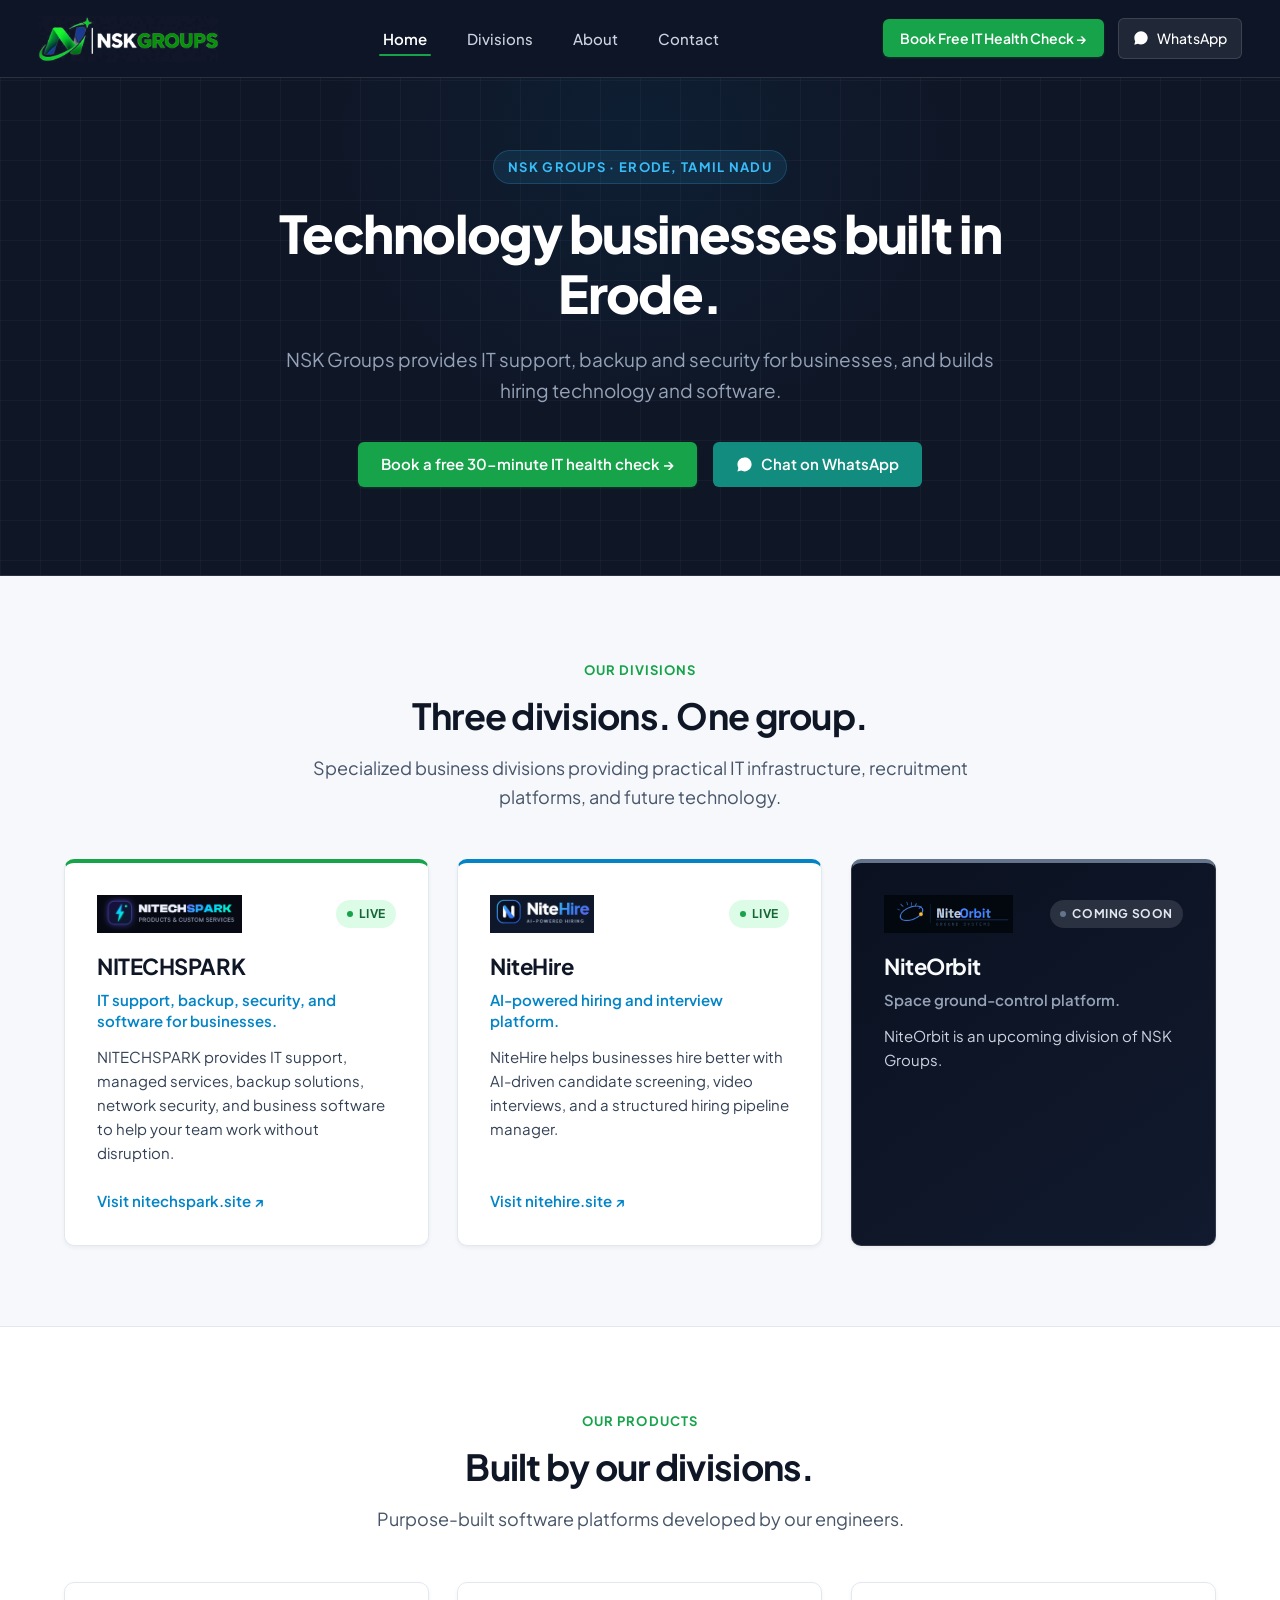
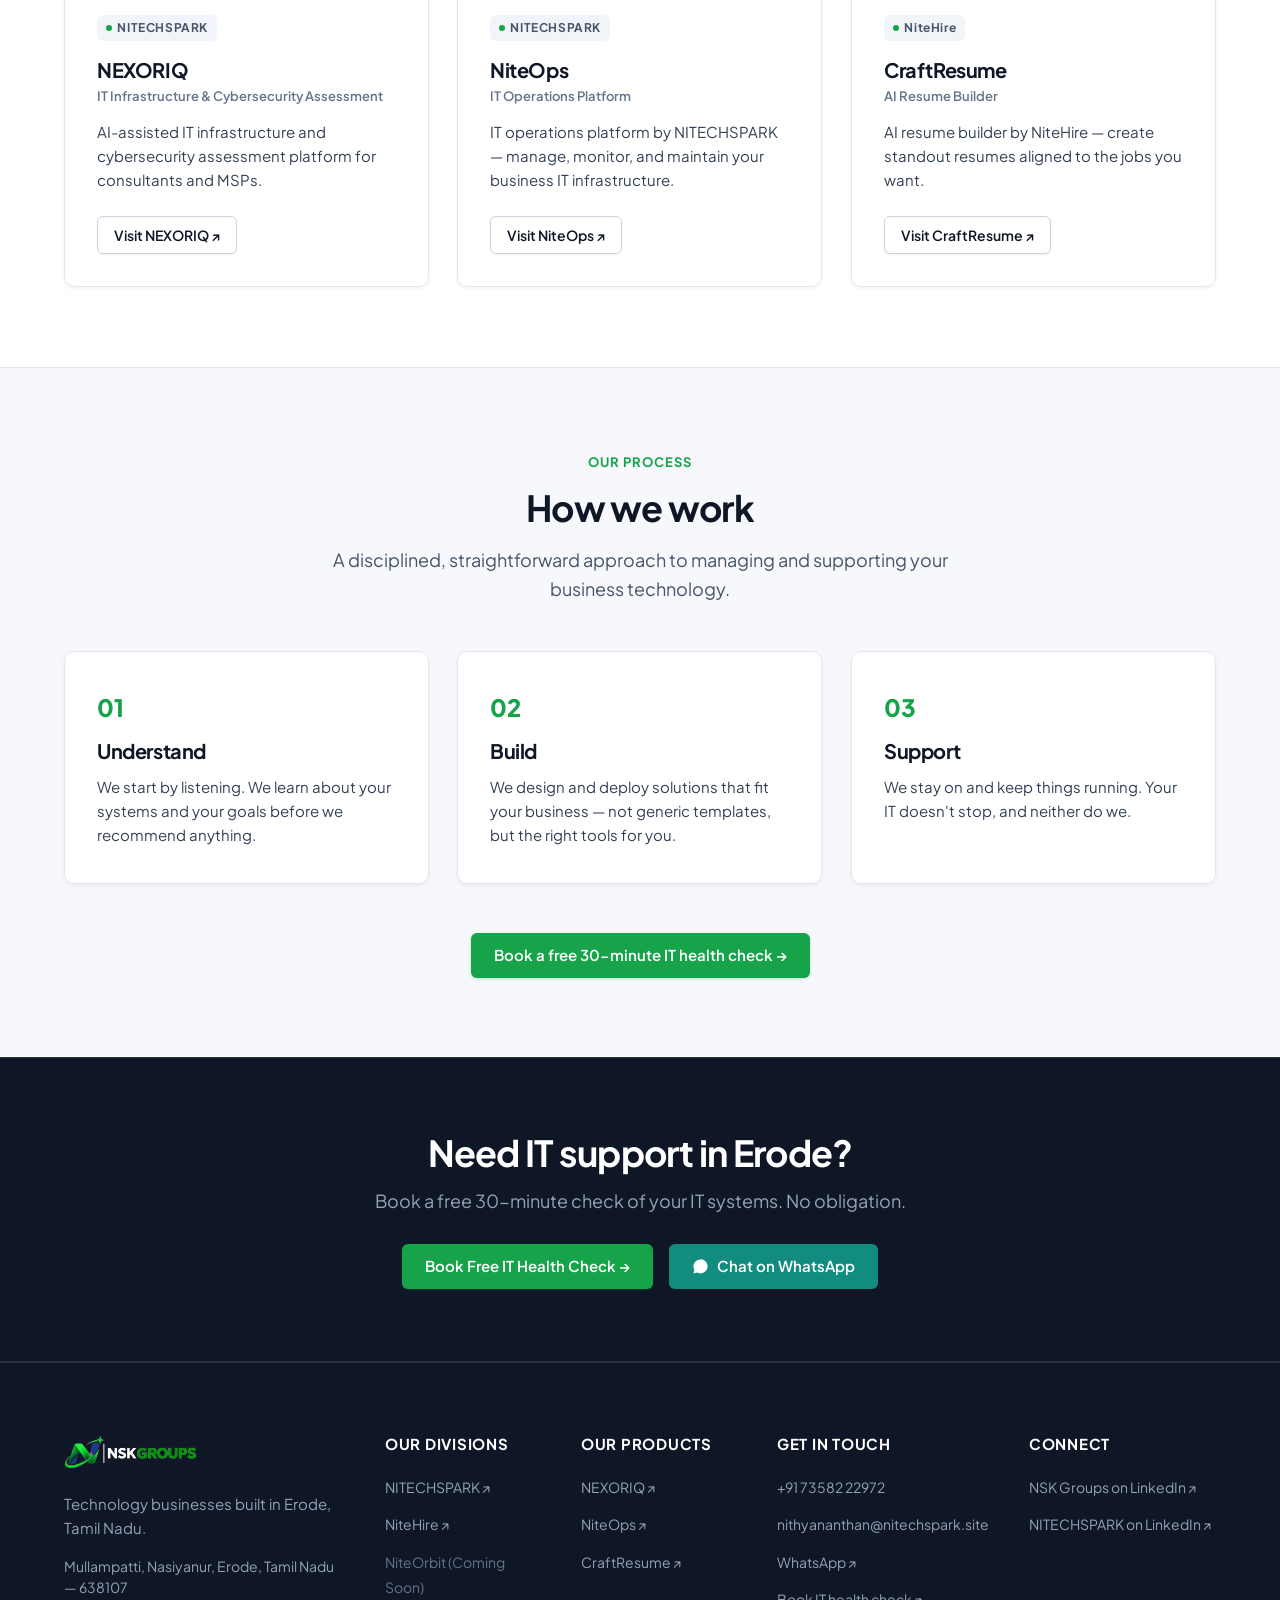
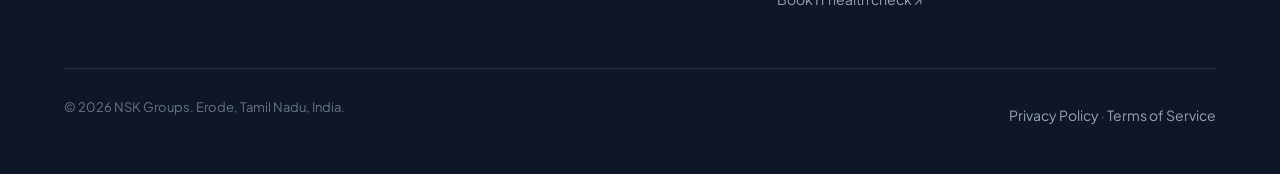
==== commit f1e66a30: "fix: standardize on single phone number +91 73582 22972 and refine engineering wording" ====
--- a/index.html
+++ b/index.html
@@ -89,11 +89,13 @@
         "name": "NSK Groups",
         "url": "https://nskgroups.website",
         "logo": "https://nskgroups.website/assets/nsk_logo.svg",
+        "sameAs": ["https://www.linkedin.com/company/nskgroups"],
         "description": "NSK Groups is a technology company in Erode, Tamil Nadu, India. Our divisions are NITECHSPARK (IT support and software), NiteHire (AI hiring platform), and NiteOrbit (coming soon).",
         "founder": {
           "@type": "Person",
           "name": "Nithyananthan Nagarajan",
-          "jobTitle": "Founder and Managing Director"
+          "jobTitle": "Founder and Managing Director",
+          "sameAs": "https://www.linkedin.com/in/nithyananthan-nagarajan/"
         },
         "address": {
           "@type": "PostalAddress",
@@ -325,7 +327,7 @@
         <div class="section-header reveal-on-scroll text-center">
           <span class="section-label">OUR PRODUCTS</span>
           <h2 class="section-heading" id="products-heading">Built by our divisions.</h2>
-          <p class="section-subtext">Purpose-built software platforms developed directly by our engineering teams.</p>
+          <p class="section-subtext">Purpose-built software platforms developed by our engineers.</p>
         </div>
 
         <div class="products-grid">
@@ -490,7 +492,7 @@
           <h4 class="footer-title">Get in touch</h4>
           <ul class="footer-contact-list" role="list">
             <li class="footer-contact-item">
-              <a href="tel:+917358222972" class="footer-link">+91 73582 22972</a> / <a href="tel:+9163385576354" class="footer-link">+91 63385 576354</a>
+              <a href="tel:+917358222972" class="footer-link">+91 73582 22972</a>
             </li>
             <li class="footer-contact-item">
               <a href="mailto:nithyananthan@nitechspark.site" class="footer-link">nithyananthan@nitechspark.site</a>
@@ -507,8 +509,8 @@
         <div class="footer-col">
           <h4 class="footer-title">Connect</h4>
           <ul class="footer-links" role="list">
-            <li><a href="[ADD LINKEDIN URL — NSK Groups company page]" target="_blank" rel="noopener noreferrer" class="footer-link">NSK Groups on LinkedIn ↗</a></li>
-            <li><a href="[ADD LINKEDIN URL — NITECHSPARK company page]" target="_blank" rel="noopener noreferrer" class="footer-link">NITECHSPARK on LinkedIn ↗</a></li>
+            <li><a href="https://www.linkedin.com/company/nskgroups" target="_blank" rel="noopener noreferrer" class="footer-link">NSK Groups on LinkedIn ↗</a></li>
+            <li><a href="https://www.linkedin.com/company/nitechsparktech" target="_blank" rel="noopener noreferrer" class="footer-link">NITECHSPARK on LinkedIn ↗</a></li>
           </ul>
         </div>
       </div>
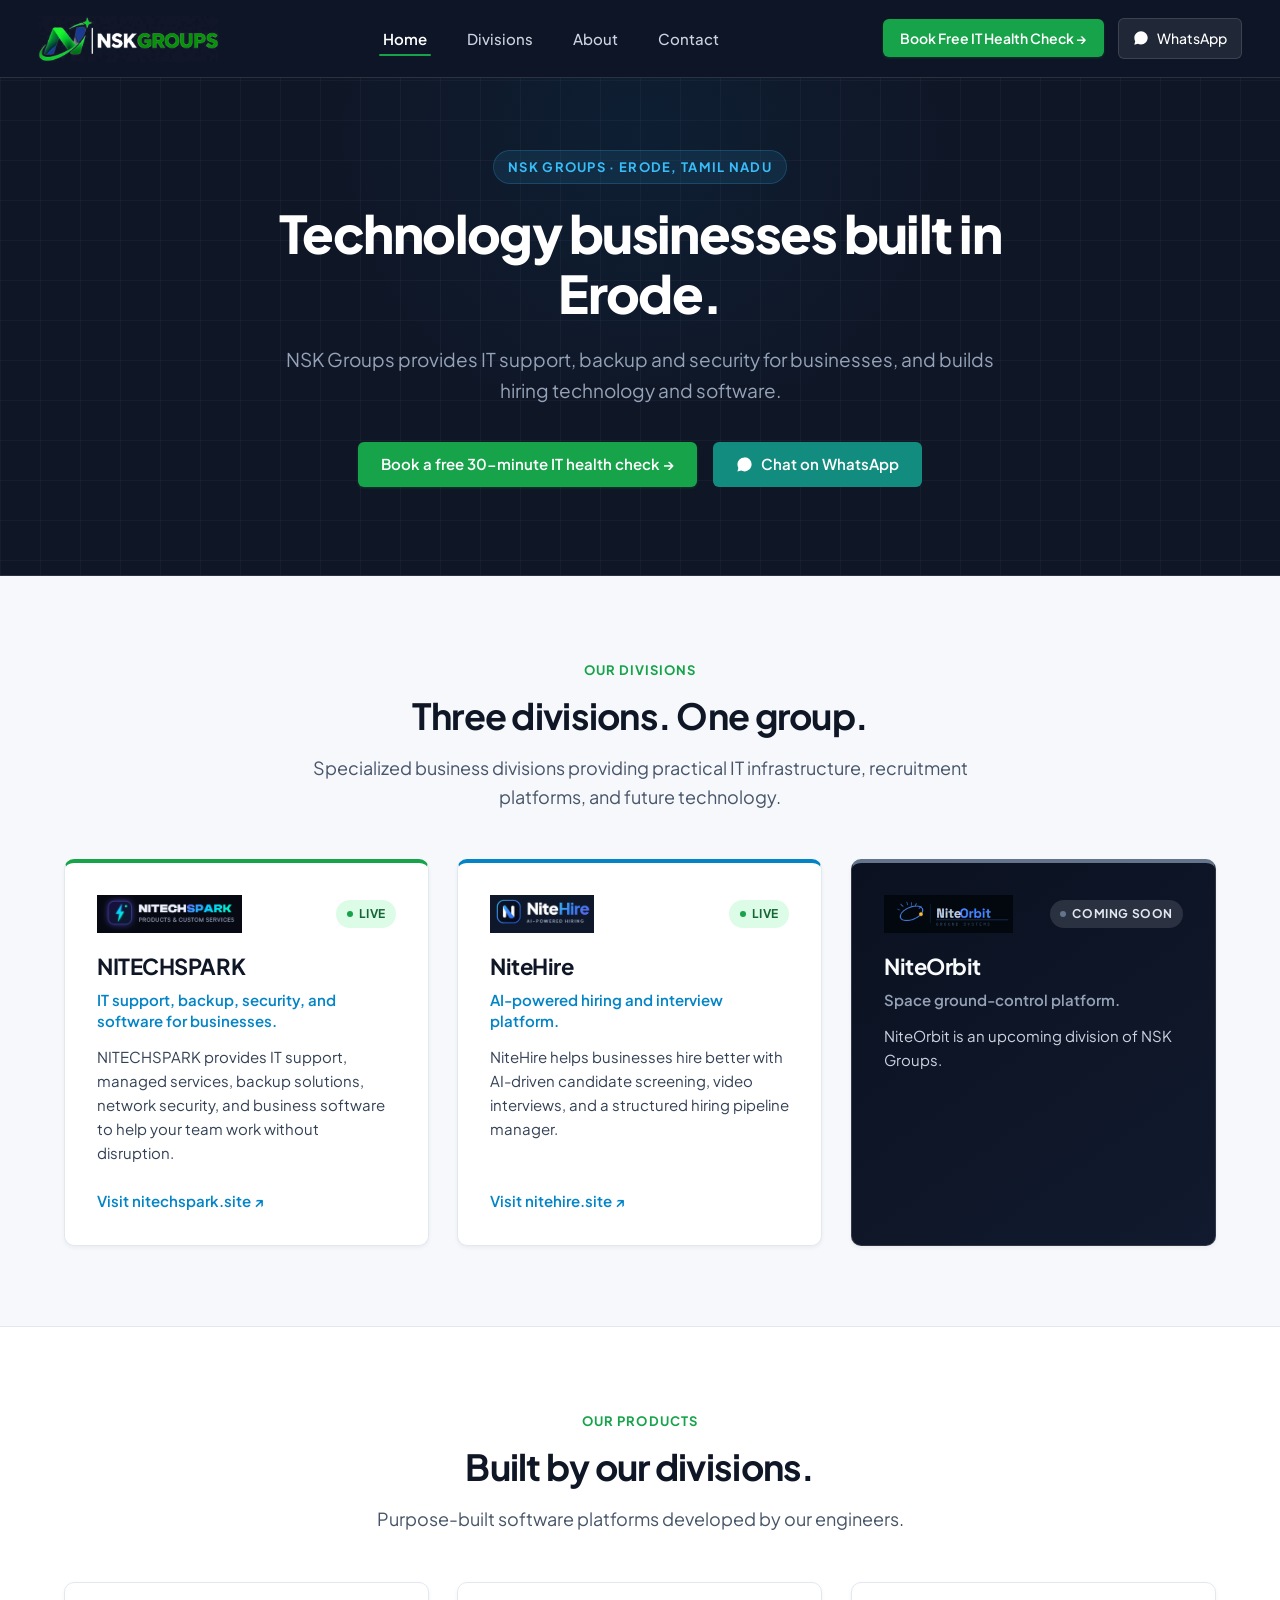
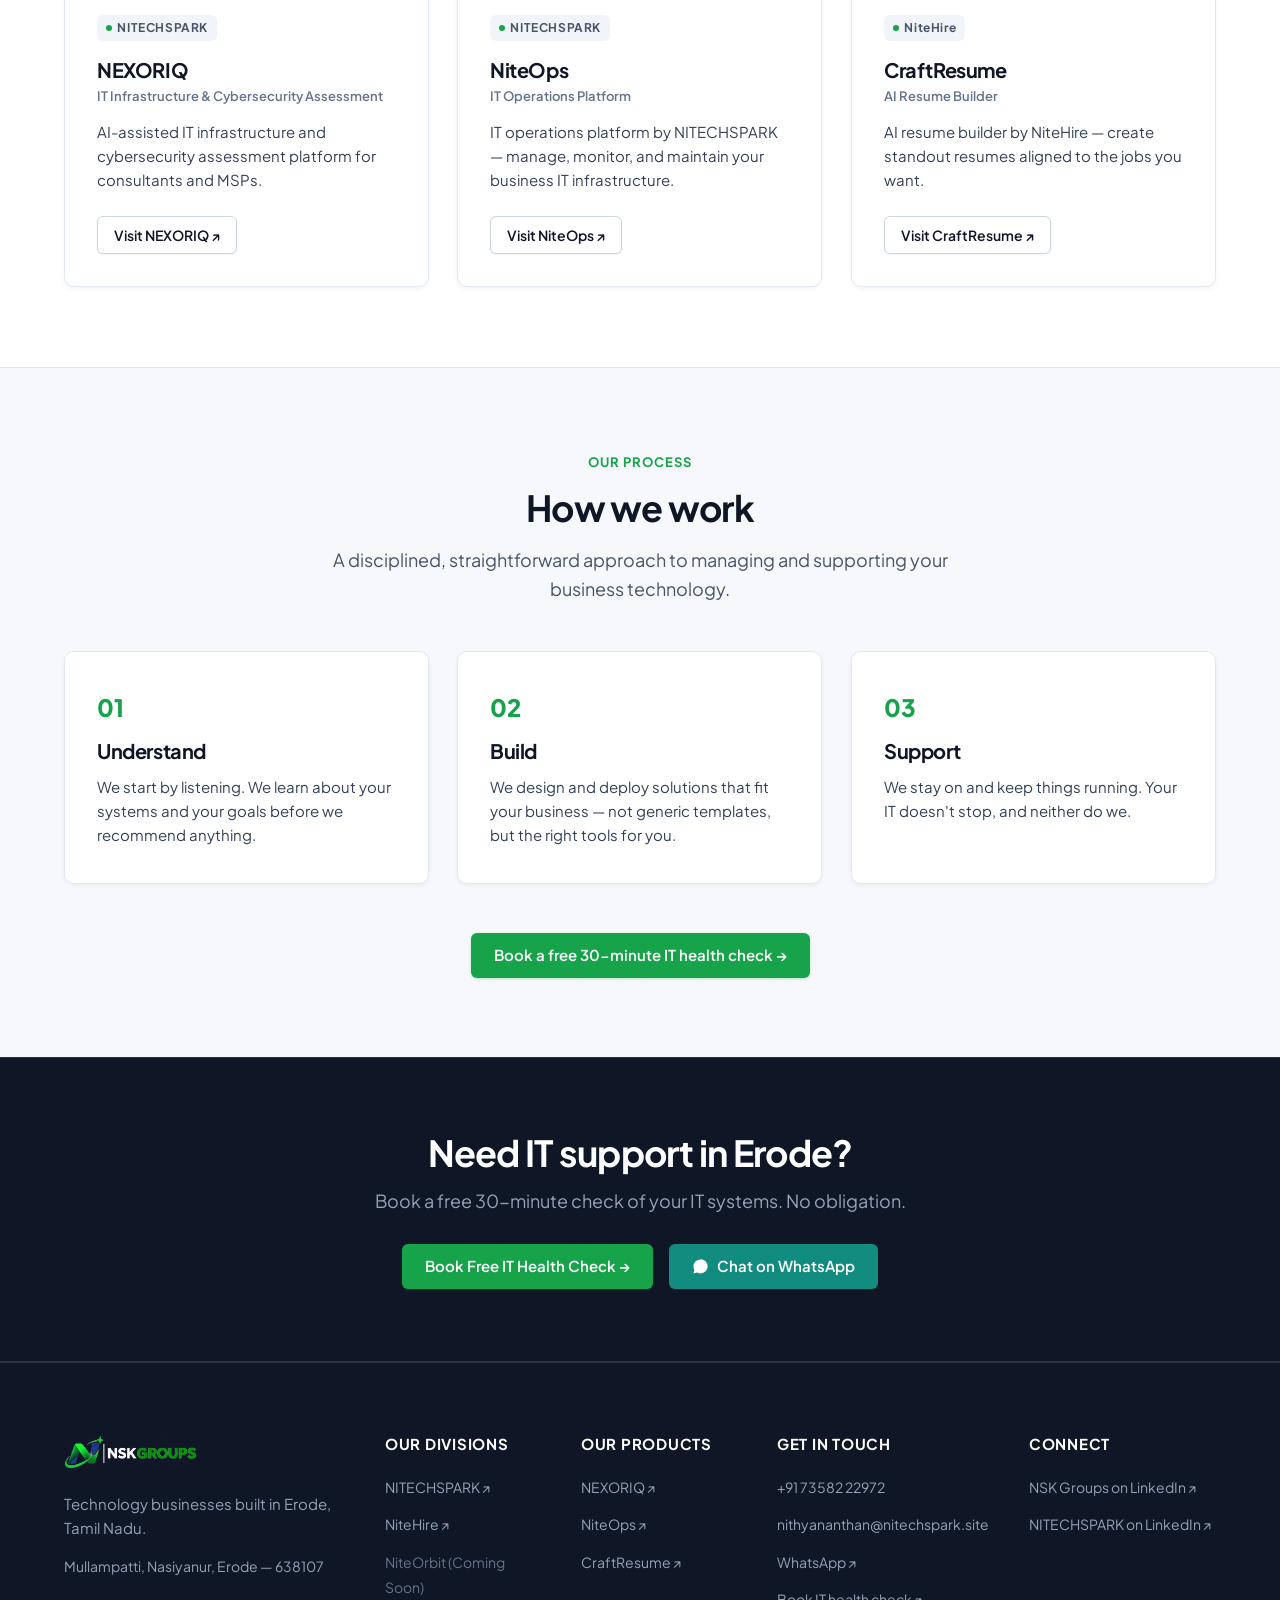
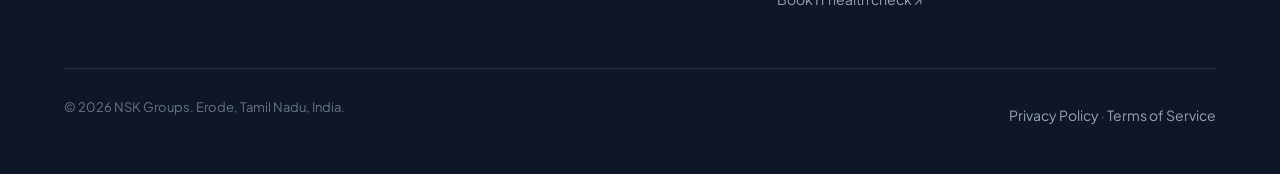
==== commit 9357c620: "feat: centralize company address and contact data in data/company.json with sync script" ====
--- a/index.html
+++ b/index.html
@@ -467,7 +467,7 @@
             <img src="assets/nsk_logo.svg" alt="NSK Groups" class="logo-svg footer-logo-svg" width="135" height="34" loading="lazy">
           </a>
           <p class="footer-tagline">Technology businesses built in Erode, Tamil Nadu.</p>
-          <address>Mullampatti, Nasiyanur, Erode, Tamil Nadu — 638107</address>
+          <address>Mullampatti, Nasiyanur, Erode — 638107</address>
         </div>
 
         <div class="footer-col">
@@ -491,9 +491,7 @@
         <div class="footer-col">
           <h4 class="footer-title">Get in touch</h4>
           <ul class="footer-contact-list" role="list">
-            <li class="footer-contact-item">
-              <a href="tel:+917358222972" class="footer-link">+91 73582 22972</a>
-            </li>
+            <li class="footer-contact-item"><a href="tel:+917358222972" class="footer-link">+91 73582 22972</a></li>
             <li class="footer-contact-item">
               <a href="mailto:nithyananthan@nitechspark.site" class="footer-link">nithyananthan@nitechspark.site</a>
             </li>
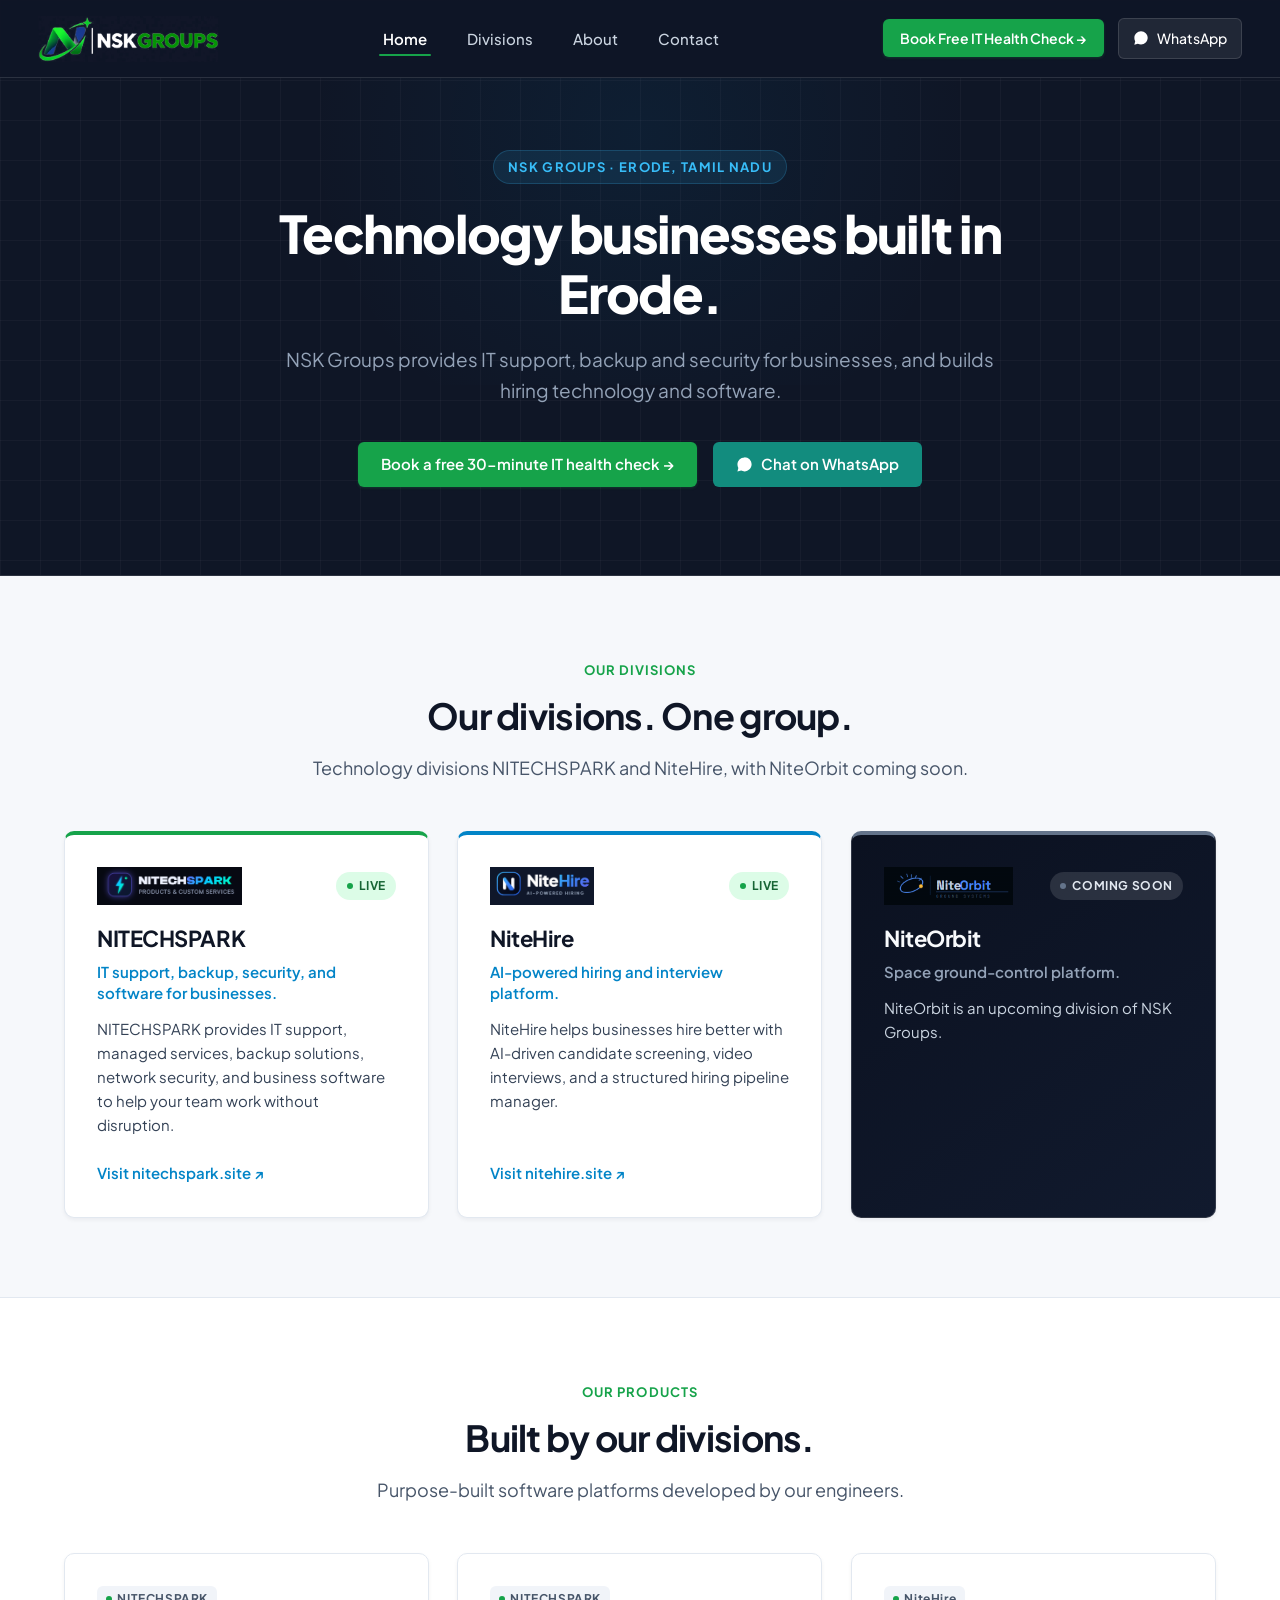
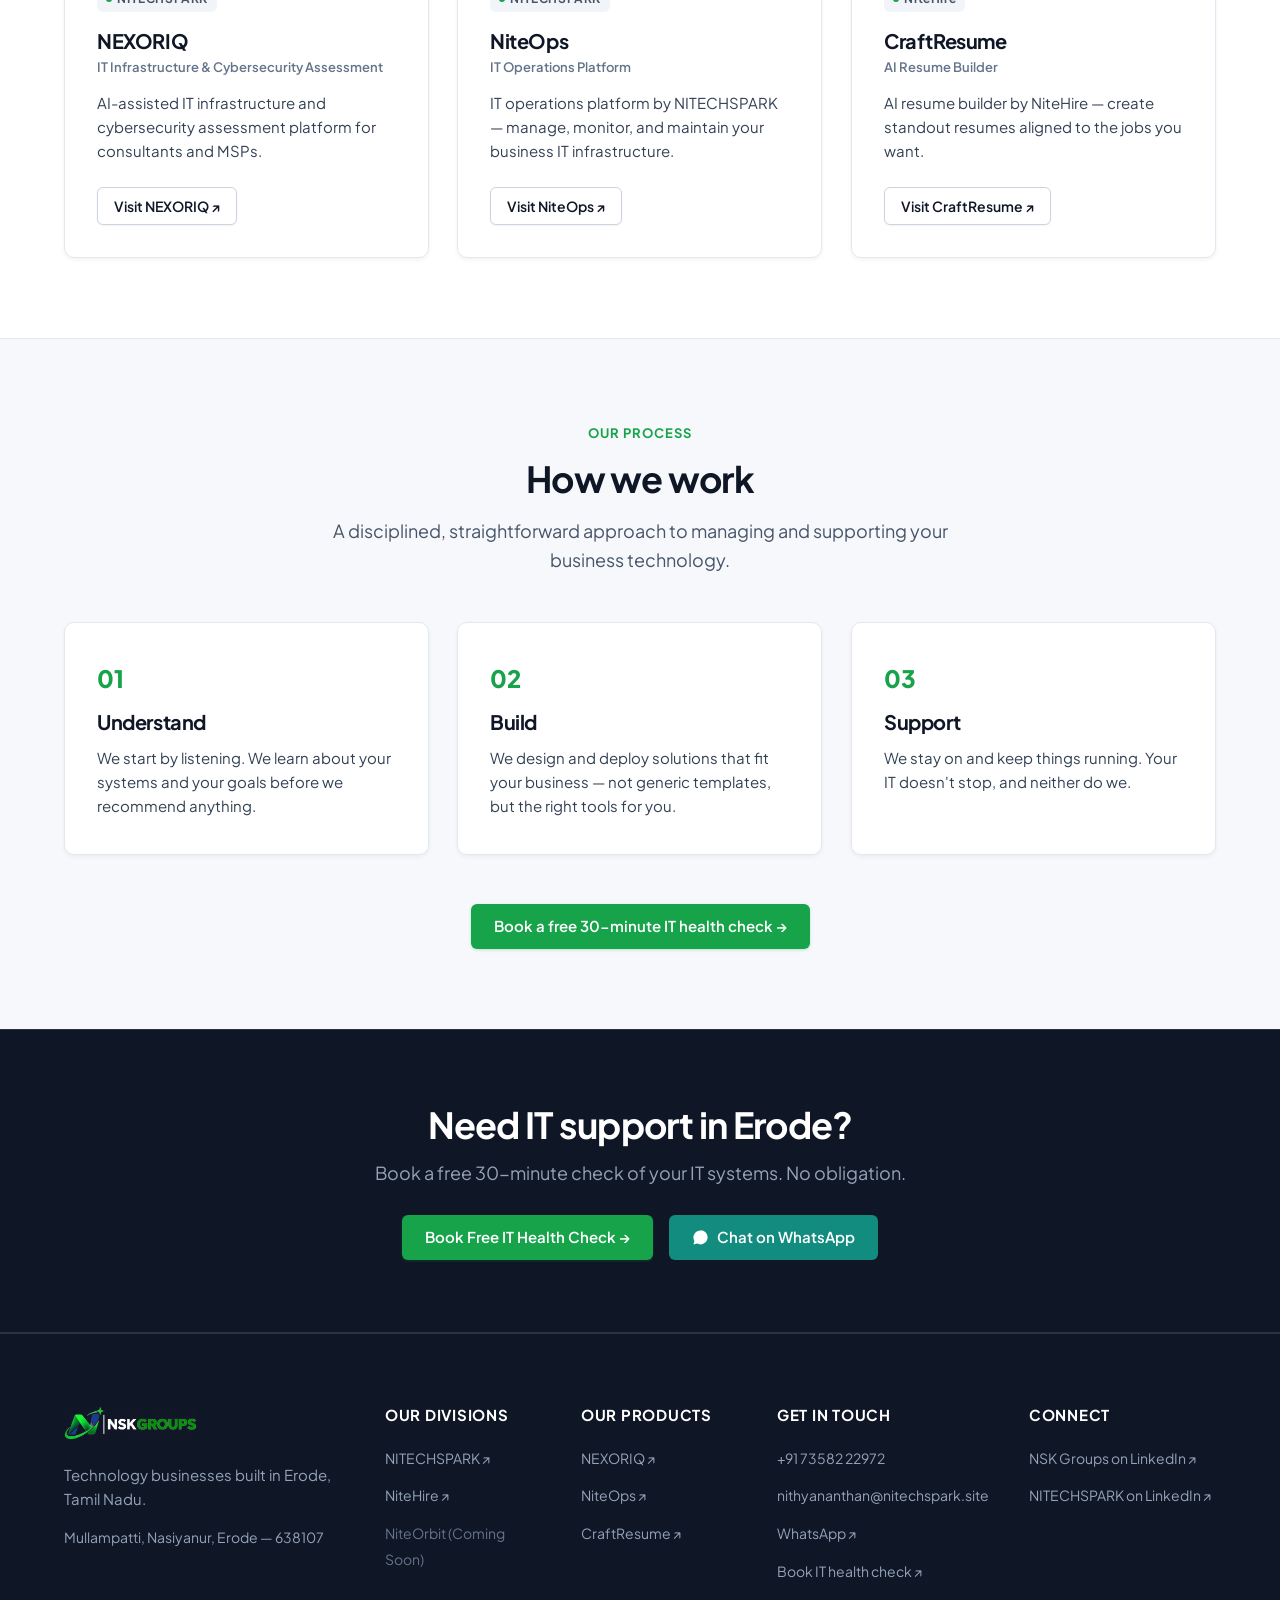
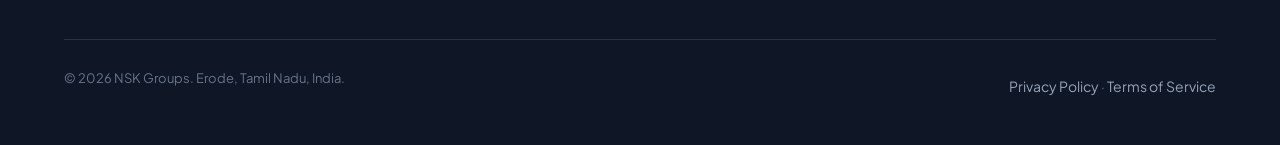
==== commit f7e30d7e: "feat: enable clean URLs without .html via vercel.json and align divisions copy" ====
--- a/index.html
+++ b/index.html
@@ -9,7 +9,7 @@
        ========================================================================= -->
   <title>NSK Groups | IT Support &amp; Technology — Erode, Tamil Nadu</title>
   <meta name="title" content="NSK Groups | IT Support &amp; Technology — Erode, Tamil Nadu">
-  <meta name="description" content="NSK Groups is a technology company in Erode, Tamil Nadu. We provide IT support, backup, security, and software for businesses through our divisions NITECHSPARK, NiteHire, and NiteOrbit.">
+  <meta name="description" content="NSK Groups is a technology company in Erode, Tamil Nadu. We provide IT support, backup, security, and software for businesses through our divisions NITECHSPARK and NiteHire, with NiteOrbit coming soon.">
   <meta name="keywords" content="NSK Groups, Nithyananthan Nagarajan, NITECHSPARK, NiteHire, NiteOrbit, IT support Erode, IT security Tamil Nadu, business IT support, managed IT services, NEXORIQ, NiteOps, CraftResume">
   <meta name="author" content="Nithyananthan Nagarajan">
   <meta name="robots" content="index, follow, max-snippet:-1, max-image-preview:large, max-video-preview:-1">
@@ -38,7 +38,7 @@
   <meta property="og:url" content="https://nskgroups.website/">
   <meta property="og:site_name" content="NSK Groups">
   <meta property="og:title" content="NSK Groups | IT Support &amp; Technology — Erode, Tamil Nadu">
-  <meta property="og:description" content="NSK Groups is a technology company in Erode, Tamil Nadu. IT support, backup, security, and software for businesses through NITECHSPARK, NiteHire, and NiteOrbit.">
+  <meta property="og:description" content="NSK Groups is a technology company in Erode, Tamil Nadu. We provide IT support, backup, security, and software for businesses through divisions NITECHSPARK and NiteHire, with NiteOrbit coming soon.">
   <meta property="og:image" content="https://nskgroups.website/assets/nsk_logo.svg">
   <meta property="og:image:alt" content="NSK Groups — Technology company in Erode, Tamil Nadu">
   <meta property="og:locale" content="en_IN">
@@ -90,7 +90,7 @@
         "url": "https://nskgroups.website",
         "logo": "https://nskgroups.website/assets/nsk_logo.svg",
         "sameAs": ["https://www.linkedin.com/company/nskgroups"],
-        "description": "NSK Groups is a technology company in Erode, Tamil Nadu, India. Our divisions are NITECHSPARK (IT support and software), NiteHire (AI hiring platform), and NiteOrbit (coming soon).",
+        "description": "NSK Groups is a technology company in Erode, Tamil Nadu, India. Our technology divisions are NITECHSPARK and NiteHire, with NiteOrbit coming soon.",
         "founder": {
           "@type": "Person",
           "name": "Nithyananthan Nagarajan",
@@ -115,8 +115,7 @@
         "areaServed": {"@type": "Country", "name": "India"},
         "subOrganization": [
           {"@type": "Organization", "name": "NITECHSPARK", "url": "https://nitechspark.site"},
-          {"@type": "Organization", "name": "NiteHire", "url": "https://nitehire.site"},
-          {"@type": "Organization", "name": "NiteOrbit"}
+          {"@type": "Organization", "name": "NiteHire", "url": "https://nitehire.site"}
         ]
       },
       {
@@ -254,8 +253,8 @@
       <div class="section-container">
         <div class="section-header reveal-on-scroll text-center">
           <span class="section-label">OUR DIVISIONS</span>
-          <h2 class="section-heading" id="divisions-heading">Three divisions. One group.</h2>
-          <p class="section-subtext">Specialized business divisions providing practical IT infrastructure, recruitment platforms, and future technology.</p>
+          <h2 class="section-heading" id="divisions-heading">Our divisions. One group.</h2>
+          <p class="section-subtext">Technology divisions NITECHSPARK and NiteHire, with NiteOrbit coming soon.</p>
         </div>
 
         <div class="ventures-grid">
--- a/index.css
+++ b/index.css
@@ -957,6 +957,10 @@
   box-shadow: var(--shadow-sm);
 }
 
+.founder-grid.no-photo {
+  grid-template-columns: 1fr;
+}
+
 .founder-photo {
   width: 100%;
   border-radius: var(--radius-sm);
